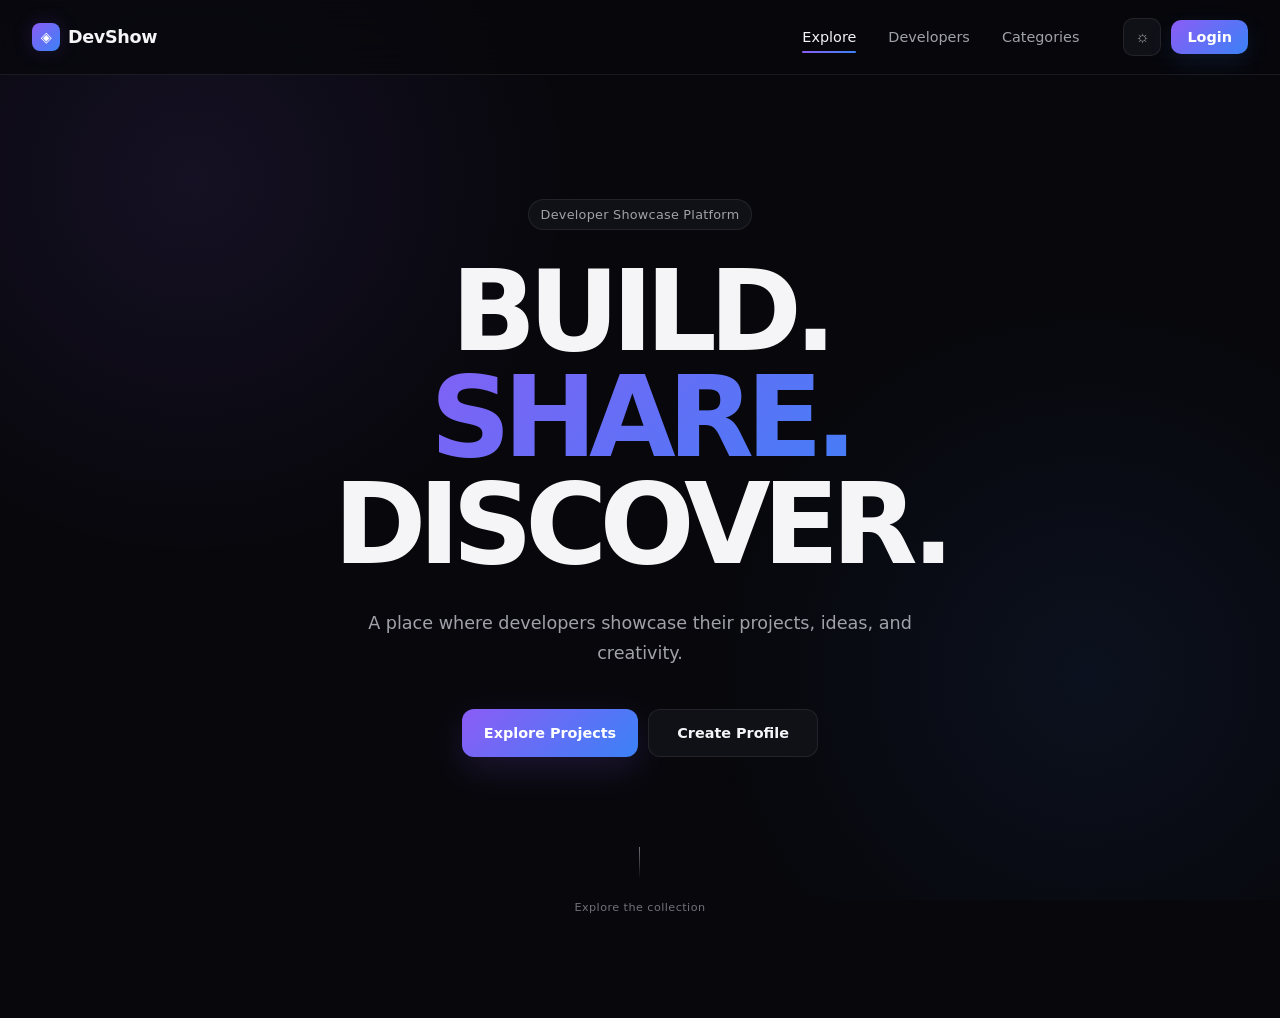
==== index.html @ 281d1bf3 "Hero Section / Homepage" ====
<!DOCTYPE html>
<html lang="en">
<head>
    <meta charset="UTF-8">

    <!-- Penting untuk responsive/mobile -->
    <meta name="viewport" content="width=device-width, initial-scale=1.0">

    <title>DevShow</title>

    <!-- CSS utama -->
    <link rel="stylesheet" href="css/style.css">
</head>

<body>

    <!-- =========================
         NAVBAR
         ========================= -->

    <header class="navbar">

        <div class="navbar-container">

            <!-- Logo -->
            <a href="#" class="brand">
                <span class="brand-symbol">◈</span>
                <span class="brand-name">DevShow</span>
            </a>


            <!-- Desktop Navigation -->
            <nav class="nav-links">

                <a href="#" class="nav-link active">
                    Explore
                </a>

                <a href="#" class="nav-link">
                    Developers
                </a>

                <a href="#" class="nav-link">
                    Categories
                </a>

            </nav>


            <!-- Right Side -->
            <div class="nav-actions">

                <button class="theme-toggle" type="button" aria-label="Toggle theme">
                    ☼
                </button>

                <a href="#" class="login-button">
                    Login
                </a>

                <button class="menu-toggle" type="button" aria-label="Open menu">
                    <span></span>
                    <span></span>
                </button>

            </div>

        </div>

    </header>


    <!-- =========================
         DEMO CONTENT
         ========================= -->

    <main>

        <!-- =========================
            HERO SECTION
            ========================= -->

        <section class="hero">

            <div class="hero-content">

                <span class="hero-label">
                    Developer Showcase Platform
                </span>

                <h1>
                    BUILD.
                    <span>SHARE.</span>
                    DISCOVER.
                </h1>

                <p class="hero-description">
                    A place where developers showcase their
                    projects, ideas, and creativity.
                </p>

                <div class="hero-actions">

                    <a href="#" class="hero-button primary">
                        Explore Projects
                    </a>

                    <a href="#" class="hero-button secondary">
                        Create Profile
                    </a>

                </div>

            </div>

            <div class="hero-scroll">
                <span></span>
                <p>Explore the collection</p>
            </div>

        </section>

    </main>


    <script src="js/script.js"></script>

</body>
</html>
---- css/style.css ----
/* =========================================
   DEVSHOW — DESIGN SYSTEM
   ========================================= */


/* ---------- CSS VARIABLES ---------- */

:root {

    /* Background */
    --color-bg: #08080c;
    --color-surface: #101017;
    --color-card: #15151d;

    /* Text */
    --color-text-primary: #f5f5f7;
    --color-text-secondary: #a1a1aa;
    --color-text-muted: #71717a;

    /* Accent */
    --color-purple: #8b5cf6;
    --color-blue: #3b82f6;

    /* Gradient */
    --gradient-primary:
        linear-gradient(
            135deg,
            var(--color-purple),
            var(--color-blue)
        );

    /* Border */
    --color-border: rgba(255, 255, 255, 0.08);

    /* Radius */
    --radius-sm: 8px;
    --radius-md: 12px;
    --radius-lg: 20px;

    /* Transition */
    --transition-fast: 180ms ease;
    --transition-normal: 300ms ease;
}

[data-theme="light"] {

    --color-bg: #f7f7fa;
    --color-surface: #ffffff;
    --color-card: #ffffff;

    --color-text-primary: #111118;
    --color-text-secondary: #62626b;
    --color-text-muted: #8a8a93;

    --color-border: rgba(0, 0, 0, 0.08);
}


/* ---------- RESET ---------- */

* {
    margin: 0;
    padding: 0;
    box-sizing: border-box;
}


/* ---------- BASE ---------- */

html {
    scroll-behavior: smooth;
}


body {
    min-height: 100vh;

    background-color: var(--color-bg);
    color: var(--color-text-primary);

    font-family:
        Inter,
        system-ui,
        -apple-system,
        BlinkMacSystemFont,
        "Segoe UI",
        sans-serif;

    -webkit-font-smoothing: antialiased;

    position: relative;
}

body::before {
    content: "";

    position: fixed;

    inset: 0;

    pointer-events: none;

    background:
        radial-gradient(
            circle at 15% 20%,
            rgba(139, 92, 246, 0.10),
            transparent 30%
        ),
        radial-gradient(
            circle at 85% 75%,
            rgba(59, 130, 246, 0.08),
            transparent 30%
        );

    z-index: -1;
}

[data-theme="light"] body::before {
    background:
        radial-gradient(
            circle at 15% 20%,
            rgba(139, 92, 246, 0.07),
            transparent 30%
        ),
        radial-gradient(
            circle at 85% 75%,
            rgba(59, 130, 246, 0.06),
            transparent 30%
        );
}

/* =========================================
   NAVBAR
   ========================================= */

.navbar {
    position: sticky;
    top: 0;

    width: 100%;

    z-index: 1000;

    background: rgba(8, 8, 12, 0.72);

    backdrop-filter: blur(18px);
    -webkit-backdrop-filter: blur(18px);

    border-bottom: 1px solid var(--color-border);
}

[data-theme="light"] .navbar {
    background: rgba(247, 247, 250, 0.78);
}

.navbar-container {
    width: 100%;

    max-width: 1280px;

    margin: 0 auto;

    padding: 16px 20px;

    display: flex;
    align-items: center;
    justify-content: space-between;
}

.brand {
    display: inline-flex;
    align-items: center;
    gap: 8px;

    color: var(--color-text-primary);

    text-decoration: none;

    font-size: 1.1rem;
    font-weight: 700;
    letter-spacing: -0.02em;
}

.brand-symbol {
    display: inline-flex;
    align-items: center;
    justify-content: center;

    width: 28px;
    height: 28px;

    border-radius: 8px;

    background: var(--gradient-primary);

    color: white;

    font-size: 0.9rem;

    box-shadow:
        0 0 20px rgba(139, 92, 246, 0.18);
}

.nav-links {
    display: none;
}

.nav-actions {
    display: flex;
    align-items: center;
    gap: 10px;
}

.theme-toggle {
    width: 38px;
    height: 38px;

    display: flex;
    align-items: center;
    justify-content: center;

    border: 1px solid var(--color-border);
    border-radius: 10px;

    background: var(--color-surface);
    color: var(--color-text-secondary);

    cursor: pointer;

    font-size: 1rem;

    transition:
        background var(--transition-fast),
        color var(--transition-fast),
        border-color var(--transition-fast),
        transform var(--transition-fast);
}

.theme-toggle:hover {
    color: var(--color-text-primary);

    border-color:
        rgba(139, 92, 246, 0.35);

    transform: translateY(-1px);
}

.login-button {
    display: none;

    padding: 9px 16px;

    border-radius: 10px;

    background: var(--gradient-primary);

    color: white;

    text-decoration: none;

    font-size: 0.9rem;
    font-weight: 600;

    box-shadow:
        0 8px 24px rgba(59, 130, 246, 0.12);

    transition:
        transform var(--transition-fast),
        box-shadow var(--transition-fast);
}

.login-button:hover {
    transform: translateY(-1px);

    box-shadow:
        0 10px 30px rgba(139, 92, 246, 0.20);
}

.menu-toggle {
    width: 38px;
    height: 38px;

    display: flex;

    flex-direction: column;

    align-items: center;
    justify-content: center;

    gap: 5px;

    border: 1px solid var(--color-border);
    border-radius: 10px;

    background: var(--color-surface);

    cursor: pointer;
}

.menu-toggle span {
    width: 16px;
    height: 1.5px;

    background: var(--color-text-primary);

    border-radius: 999px;

    transition:
        transform var(--transition-fast),
        opacity var(--transition-fast);
}


/* ---------- DEMO CONTENT ---------- */

main {
    min-height: 100vh;

    display: flex;
    flex-direction: column;
    justify-content: center;
    align-items: center;

    padding: 24px;

    text-align: center;
}


h1 {
    font-size: 2.5rem;
    font-weight: 700;
    letter-spacing: -0.04em;
}

@media (min-width: 768px) {

    h1 {
        font-size: 4rem;
    }

}


p {
    margin-top: 12px;

    color: var(--color-text-secondary);

    font-size: 1rem;
}

/* =========================================
   TABLET & DESKTOP
   ========================================= */

@media (min-width: 768px) {

    .navbar-container {
        padding: 18px 32px;
    }


    .nav-links {
        display: flex;
        align-items: center;
        gap: 8px;

        margin-left: auto;
        margin-right: 32px;
    }


    .nav-link {
        position: relative;

        padding: 8px 12px;

        color: var(--color-text-secondary);

        text-decoration: none;

        font-size: 0.9rem;
        font-weight: 500;

        transition:
            color var(--transition-fast);
    }


    .nav-link:hover {
        color: var(--color-text-primary);
    }


    .nav-link.active {
        color: var(--color-text-primary);
    }


    .nav-link.active::after {
        content: "";

        position: absolute;

        left: 12px;
        right: 12px;
        bottom: 0;

        height: 2px;

        border-radius: 999px;

        background: var(--gradient-primary);
    }


    .login-button {
        display: inline-flex;
        align-items: center;
        justify-content: center;
    }


    .menu-toggle {
        display: none;
    }

}

/* =========================
   HERO SECTION
   ========================= */

.hero {
    min-height: calc(100vh - 73px);

    display: flex;
    flex-direction: column;
    justify-content: center;
    align-items: center;

    padding: 80px 20px 60px;

    text-align: center;
}

.hero-content {
    width: 100%;
    max-width: 900px;
}

.hero-label {
    display: inline-flex;
    align-items: center;

    padding: 7px 12px;

    border: 1px solid var(--color-border);
    border-radius: 999px;

    background: var(--color-surface);

    color: var(--color-text-secondary);

    font-size: 0.75rem;
    font-weight: 500;

    letter-spacing: 0.02em;

    margin-bottom: 24px;
}

.hero h1 {
    font-size: clamp(3.2rem, 14vw, 7rem);

    line-height: 0.95;

    font-weight: 800;

    letter-spacing: -0.07em;

    margin-bottom: 28px;
}

.hero h1 span {
    display: block;

    background: var(--gradient-primary);

    -webkit-background-clip: text;
    background-clip: text;

    color: transparent;
}

.hero-description {
    max-width: 580px;

    margin: 0 auto 34px;

    color: var(--color-text-secondary);

    font-size: 1rem;

    line-height: 1.7;
}

.hero-actions {
    display: flex;

    flex-direction: column;

    align-items: stretch;

    gap: 10px;

    width: 100%;
    max-width: 340px;

    margin: 0 auto;
}

.hero-button {
    display: flex;

    align-items: center;
    justify-content: center;

    min-height: 48px;

    padding: 0 22px;

    border-radius: 12px;

    text-decoration: none;

    font-size: 0.9rem;
    font-weight: 600;

    transition:
        transform var(--transition-fast),
        box-shadow var(--transition-fast),
        border-color var(--transition-fast);
}

/* Primary button */

.hero-button.primary {
    background: var(--gradient-primary);

    color: #ffffff;

    box-shadow:
        0 12px 35px rgba(139, 92, 246, 0.16);
}

.hero-button.primary:hover {
    transform: translateY(-2px);

    box-shadow:
        0 16px 40px rgba(139, 92, 246, 0.24);
}

/* Secondary button */

.hero-button.secondary {
    border: 1px solid var(--color-border);

    background: var(--color-surface);

    color: var(--color-text-primary);
}

.hero-button.secondary:hover {
    transform: translateY(-2px);

    border-color:
        rgba(139, 92, 246, 0.35);
}

/* Scroll indicator */

.hero-scroll {
    display: flex;

    flex-direction: column;

    align-items: center;

    gap: 10px;

    margin-top: 70px;
}

.hero-scroll span {
    width: 1px;
    height: 32px;

    background:
        linear-gradient(
            to bottom,
            var(--color-text-muted),
            transparent
        );
}

.hero-scroll p {
    color: var(--color-text-muted);

    font-size: 0.7rem;

    letter-spacing: 0.04em;
}


/* =========================
   HERO — TABLET / DESKTOP
   ========================= */

@media (min-width: 768px) {

    .hero {
        min-height: calc(100vh - 73px);

        padding:
            100px 32px
            80px;
    }

    .hero-label {
        margin-bottom: 28px;

        font-size: 0.8rem;
    }

    .hero h1 {
        margin-bottom: 32px;
    }

    .hero-description {
        font-size: 1.1rem;

        margin-bottom: 40px;
    }

    .hero-actions {
        flex-direction: row;

        justify-content: center;

        max-width: none;
    }

    .hero-button {
        min-width: 170px;
    }

    .hero-scroll {
        margin-top: 90px;
    }
}
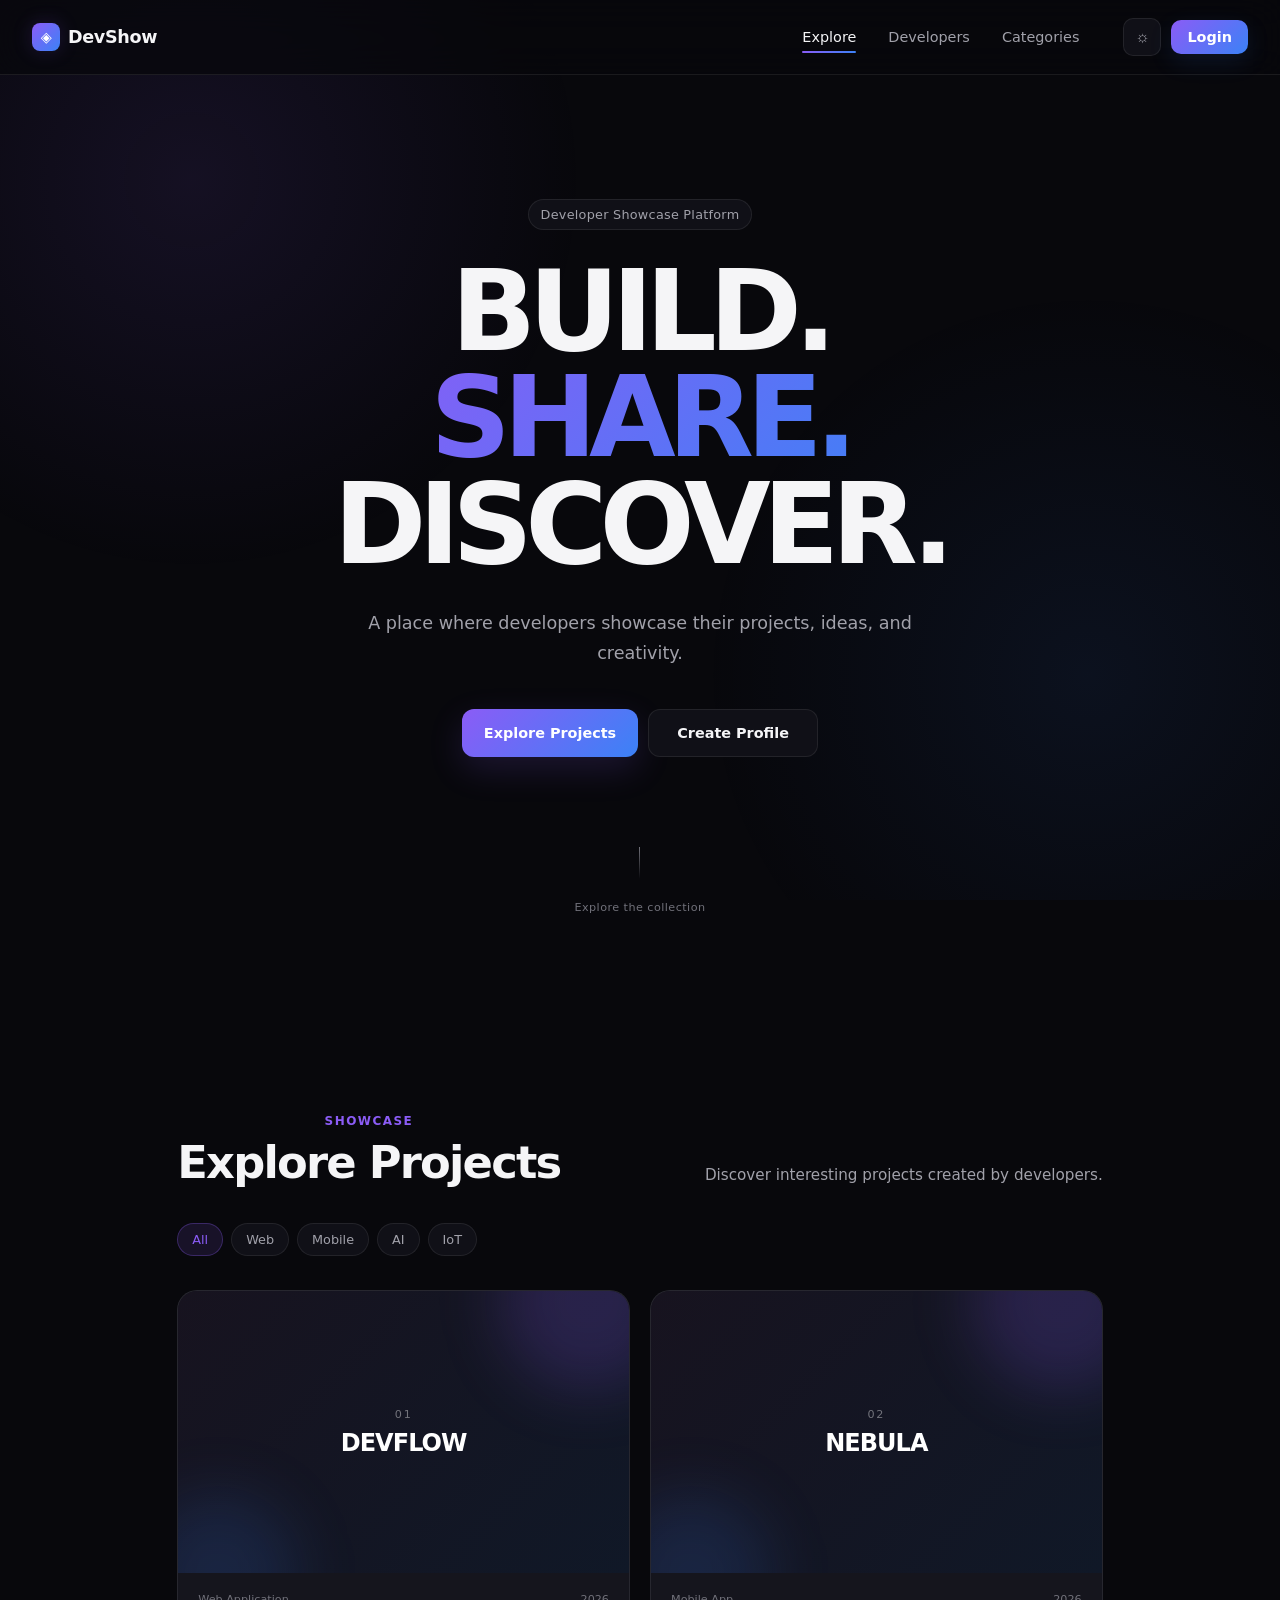
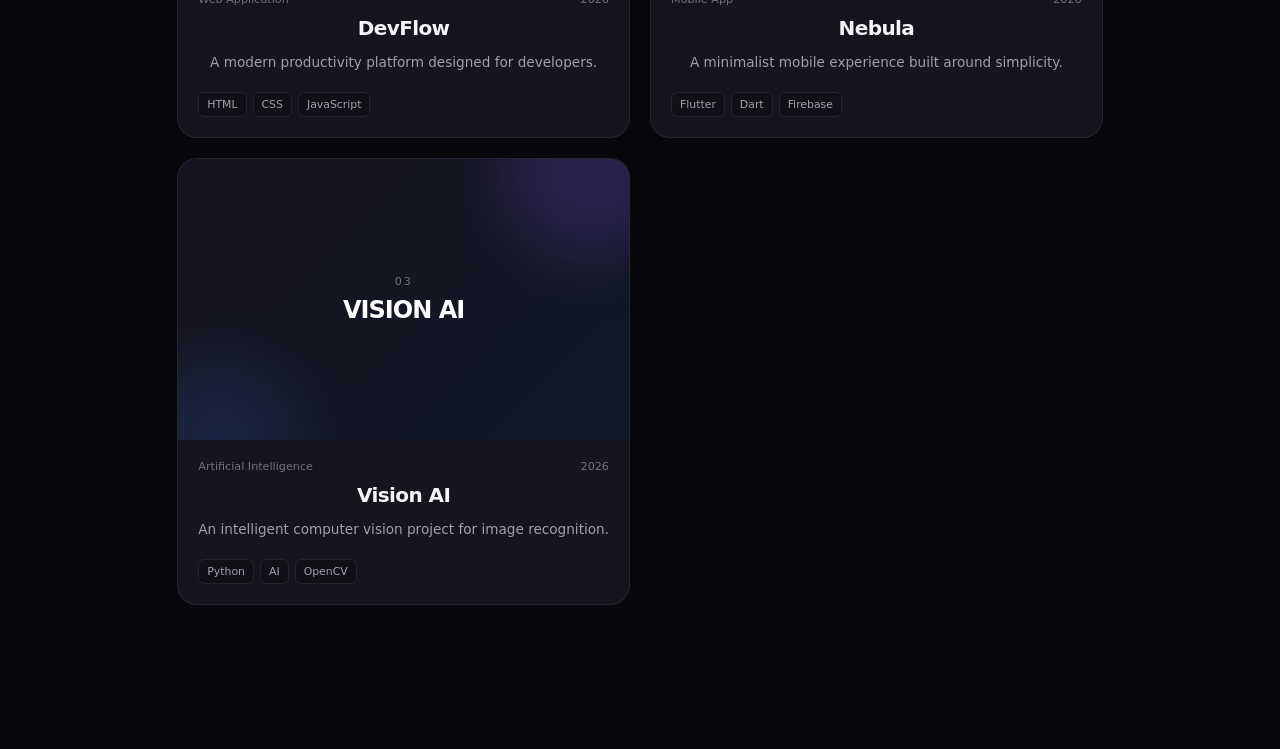
==== commit c3c944e8: "Explore Projects / Project Gallery." ====
--- a/index.html
+++ b/index.html
@@ -76,51 +76,245 @@
 
     <main>
 
-        <!-- =========================
-            HERO SECTION
-            ========================= -->
-
-        <section class="hero">
-
-            <div class="hero-content">
-
-                <span class="hero-label">
-                    Developer Showcase Platform
-                </span>
-
-                <h1>
-                    BUILD.
-                    <span>SHARE.</span>
-                    DISCOVER.
-                </h1>
-
-                <p class="hero-description">
-                    A place where developers showcase their
-                    projects, ideas, and creativity.
+    <!-- =========================
+         HERO SECTION
+         ========================= -->
+
+    <section class="hero">
+
+        <div class="hero-content">
+
+            <span class="hero-label">
+                Developer Showcase Platform
+            </span>
+
+            <h1>
+                BUILD.
+                <span>SHARE.</span>
+                DISCOVER.
+            </h1>
+
+            <p class="hero-description">
+                A place where developers showcase their
+                projects, ideas, and creativity.
+            </p>
+
+            <div class="hero-actions">
+
+                <a href="#" class="hero-button primary">
+                    Explore Projects
+                </a>
+
+                <a href="#" class="hero-button secondary">
+                    Create Profile
+                </a>
+
+            </div>
+
+        </div>
+
+        <div class="hero-scroll">
+            <span></span>
+            <p>Explore the collection</p>
+        </div>
+
+    </section>
+
+    <!-- =========================
+     EXPLORE PROJECTS
+     ========================= -->
+
+    <section class="projects-section">
+
+        <div class="projects-container">
+
+            <!-- Section Header -->
+
+            <div class="section-header">
+
+                <div>
+                    <span class="section-label">
+                        Showcase
+                    </span>
+
+                    <h2>
+                        Explore Projects
+                    </h2>
+                </div>
+
+                <p>
+                    Discover interesting projects
+                    created by developers.
                 </p>
 
-                <div class="hero-actions">
-
-                    <a href="#" class="hero-button primary">
-                        Explore Projects
-                    </a>
-
-                    <a href="#" class="hero-button secondary">
-                        Create Profile
-                    </a>
-
-                </div>
-
-            </div>
-
-            <div class="hero-scroll">
-                <span></span>
-                <p>Explore the collection</p>
-            </div>
-
-        </section>
-
-    </main>
+            </div>
+
+
+            <!-- Category Filter -->
+
+            <div class="project-filters">
+
+                <button class="filter-button active">
+                    All
+                </button>
+
+                <button class="filter-button">
+                    Web
+                </button>
+
+                <button class="filter-button">
+                    Mobile
+                </button>
+
+                <button class="filter-button">
+                    AI
+                </button>
+
+                <button class="filter-button">
+                    IoT
+                </button>
+
+            </div>
+
+
+            <!-- Project Grid -->
+
+            <div class="projects-grid">
+
+
+                <!-- Project 1 -->
+
+                <article class="project-card">
+
+                    <div class="project-image">
+
+                        <div class="project-image-content">
+                            <span>01</span>
+                            <strong>DEVFLOW</strong>
+                        </div>
+
+                    </div>
+
+                    <div class="project-content">
+
+                        <div class="project-meta">
+                            <span>Web Application</span>
+                            <span>2026</span>
+                        </div>
+
+                        <h3>
+                            DevFlow
+                        </h3>
+
+                        <p>
+                            A modern productivity platform
+                            designed for developers.
+                        </p>
+
+                        <div class="project-tech">
+
+                            <span>HTML</span>
+                            <span>CSS</span>
+                            <span>JavaScript</span>
+
+                        </div>
+
+                    </div>
+
+                </article>
+
+
+                <!-- Project 2 -->
+
+                <article class="project-card">
+
+                    <div class="project-image">
+
+                        <div class="project-image-content">
+                            <span>02</span>
+                            <strong>NEBULA</strong>
+                        </div>
+
+                    </div>
+
+                    <div class="project-content">
+
+                        <div class="project-meta">
+                            <span>Mobile App</span>
+                            <span>2026</span>
+                        </div>
+
+                        <h3>
+                            Nebula
+                        </h3>
+
+                        <p>
+                            A minimalist mobile experience
+                            built around simplicity.
+                        </p>
+
+                        <div class="project-tech">
+
+                            <span>Flutter</span>
+                            <span>Dart</span>
+                            <span>Firebase</span>
+
+                        </div>
+
+                    </div>
+
+                </article>
+
+
+                <!-- Project 3 -->
+
+                <article class="project-card">
+
+                    <div class="project-image">
+
+                        <div class="project-image-content">
+                            <span>03</span>
+                            <strong>VISION AI</strong>
+                        </div>
+
+                    </div>
+
+                    <div class="project-content">
+
+                        <div class="project-meta">
+                            <span>Artificial Intelligence</span>
+                            <span>2026</span>
+                        </div>
+
+                        <h3>
+                            Vision AI
+                        </h3>
+
+                        <p>
+                            An intelligent computer vision
+                            project for image recognition.
+                        </p>
+
+                        <div class="project-tech">
+
+                            <span>Python</span>
+                            <span>AI</span>
+                            <span>OpenCV</span>
+
+                        </div>
+
+                    </div>
+
+                </article>
+
+
+            </div>
+
+        </div>
+
+    </section>
+
+</main>
 
 
     <script src="js/script.js"></script>
--- a/css/style.css
+++ b/css/style.css
@@ -659,4 +659,363 @@
     .hero-scroll {
         margin-top: 90px;
     }
+}
+
+/* =========================
+   PROJECTS SECTION
+   ========================= */
+
+.projects-section {
+    padding: 80px 20px;
+}
+
+.projects-container {
+    width: 100%;
+    max-width: 1280px;
+    margin: 0 auto;
+}
+
+
+/* =========================
+   SECTION HEADER
+   ========================= */
+
+.section-header {
+    display: flex;
+    flex-direction: column;
+    gap: 18px;
+
+    margin-bottom: 32px;
+}
+
+.section-label {
+    display: block;
+
+    margin-bottom: 10px;
+
+    color: var(--color-purple);
+
+    font-size: 0.75rem;
+    font-weight: 600;
+
+    text-transform: uppercase;
+
+    letter-spacing: 0.12em;
+}
+
+.section-header h2 {
+    font-size: 2rem;
+
+    line-height: 1.1;
+
+    letter-spacing: -0.04em;
+}
+
+.section-header p {
+    max-width: 420px;
+
+    color: var(--color-text-secondary);
+
+    font-size: 0.95rem;
+
+    line-height: 1.6;
+}
+
+
+/* =========================
+   FILTER
+   ========================= */
+
+.project-filters {
+    display: flex;
+
+    gap: 8px;
+
+    overflow-x: auto;
+
+    padding-bottom: 6px;
+
+    margin-bottom: 28px;
+
+    scrollbar-width: none;
+}
+
+.project-filters::-webkit-scrollbar {
+    display: none;
+}
+
+.filter-button {
+    flex-shrink: 0;
+
+    padding: 8px 14px;
+
+    border: 1px solid var(--color-border);
+
+    border-radius: 999px;
+
+    background: var(--color-surface);
+
+    color: var(--color-text-secondary);
+
+    font-family: inherit;
+
+    font-size: 0.8rem;
+    font-weight: 500;
+
+    cursor: pointer;
+
+    transition:
+        background var(--transition-fast),
+        color var(--transition-fast),
+        border-color var(--transition-fast);
+}
+
+.filter-button:hover {
+    color: var(--color-text-primary);
+
+    border-color:
+        rgba(139, 92, 246, 0.35);
+}
+
+.filter-button.active {
+    background:
+        rgba(139, 92, 246, 0.12);
+
+    color: var(--color-purple);
+
+    border-color:
+        rgba(139, 92, 246, 0.30);
+}
+
+
+/* =========================
+   PROJECT GRID
+   ========================= */
+
+.projects-grid {
+    display: grid;
+
+    grid-template-columns: 1fr;
+
+    gap: 18px;
+}
+
+
+/* =========================
+   PROJECT CARD
+   ========================= */
+
+.project-card {
+    overflow: hidden;
+
+    border: 1px solid var(--color-border);
+
+    border-radius: var(--radius-lg);
+
+    background: var(--color-card);
+
+    transition:
+        transform var(--transition-normal),
+        border-color var(--transition-normal),
+        box-shadow var(--transition-normal);
+}
+
+.project-card:hover {
+    transform: translateY(-4px);
+
+    border-color:
+        rgba(139, 92, 246, 0.25);
+
+    box-shadow:
+        0 20px 50px rgba(0, 0, 0, 0.18);
+}
+
+
+/* =========================
+   PROJECT IMAGE
+   ========================= */
+
+.project-image {
+    position: relative;
+
+    aspect-ratio: 16 / 10;
+
+    overflow: hidden;
+
+    background:
+        linear-gradient(
+            135deg,
+            #17131f,
+            #101827
+        );
+}
+
+.project-image::before {
+    content: "";
+
+    position: absolute;
+
+    width: 180px;
+    height: 180px;
+
+    top: -80px;
+    right: -50px;
+
+    border-radius: 50%;
+
+    background:
+        rgba(139, 92, 246, 0.18);
+
+    filter: blur(30px);
+}
+
+.project-image::after {
+    content: "";
+
+    position: absolute;
+
+    width: 160px;
+    height: 160px;
+
+    bottom: -80px;
+    left: -40px;
+
+    border-radius: 50%;
+
+    background:
+        rgba(59, 130, 246, 0.14);
+
+    filter: blur(30px);
+}
+
+.project-image-content {
+    position: absolute;
+
+    inset: 0;
+
+    z-index: 1;
+
+    display: flex;
+
+    flex-direction: column;
+
+    justify-content: center;
+
+    align-items: center;
+
+    gap: 8px;
+}
+
+.project-image-content span {
+    color: rgba(255, 255, 255, 0.4);
+
+    font-size: 0.7rem;
+
+    letter-spacing: 0.15em;
+}
+
+.project-image-content strong {
+    color: white;
+
+    font-size: 1.5rem;
+
+    letter-spacing: -0.04em;
+}
+
+
+/* =========================
+   PROJECT CONTENT
+   ========================= */
+
+.project-content {
+    padding: 20px;
+}
+
+.project-meta {
+    display: flex;
+
+    justify-content: space-between;
+
+    gap: 10px;
+
+    margin-bottom: 10px;
+
+    color: var(--color-text-muted);
+
+    font-size: 0.7rem;
+}
+
+.project-content h3 {
+    margin-bottom: 8px;
+
+    font-size: 1.25rem;
+
+    letter-spacing: -0.03em;
+}
+
+.project-content p {
+    margin-bottom: 18px;
+
+    color: var(--color-text-secondary);
+
+    font-size: 0.85rem;
+
+    line-height: 1.6;
+}
+
+
+/* =========================
+   TECHNOLOGY TAGS
+   ========================= */
+
+.project-tech {
+    display: flex;
+
+    flex-wrap: wrap;
+
+    gap: 6px;
+}
+
+.project-tech span {
+    padding: 5px 8px;
+
+    border: 1px solid var(--color-border);
+
+    border-radius: 6px;
+
+    background: var(--color-surface);
+
+    color: var(--color-text-secondary);
+
+    font-size: 0.68rem;
+}
+
+@media (min-width: 768px) {
+
+    .projects-section {
+        padding:
+            120px 32px;
+    }
+
+    .section-header {
+        flex-direction: row;
+
+        align-items: flex-end;
+
+        justify-content: space-between;
+
+        margin-bottom: 36px;
+    }
+
+    .section-header h2 {
+        font-size: 2.8rem;
+    }
+
+    .projects-grid {
+        grid-template-columns:
+            repeat(2, 1fr);
+
+        gap: 20px;
+    }
+
 }
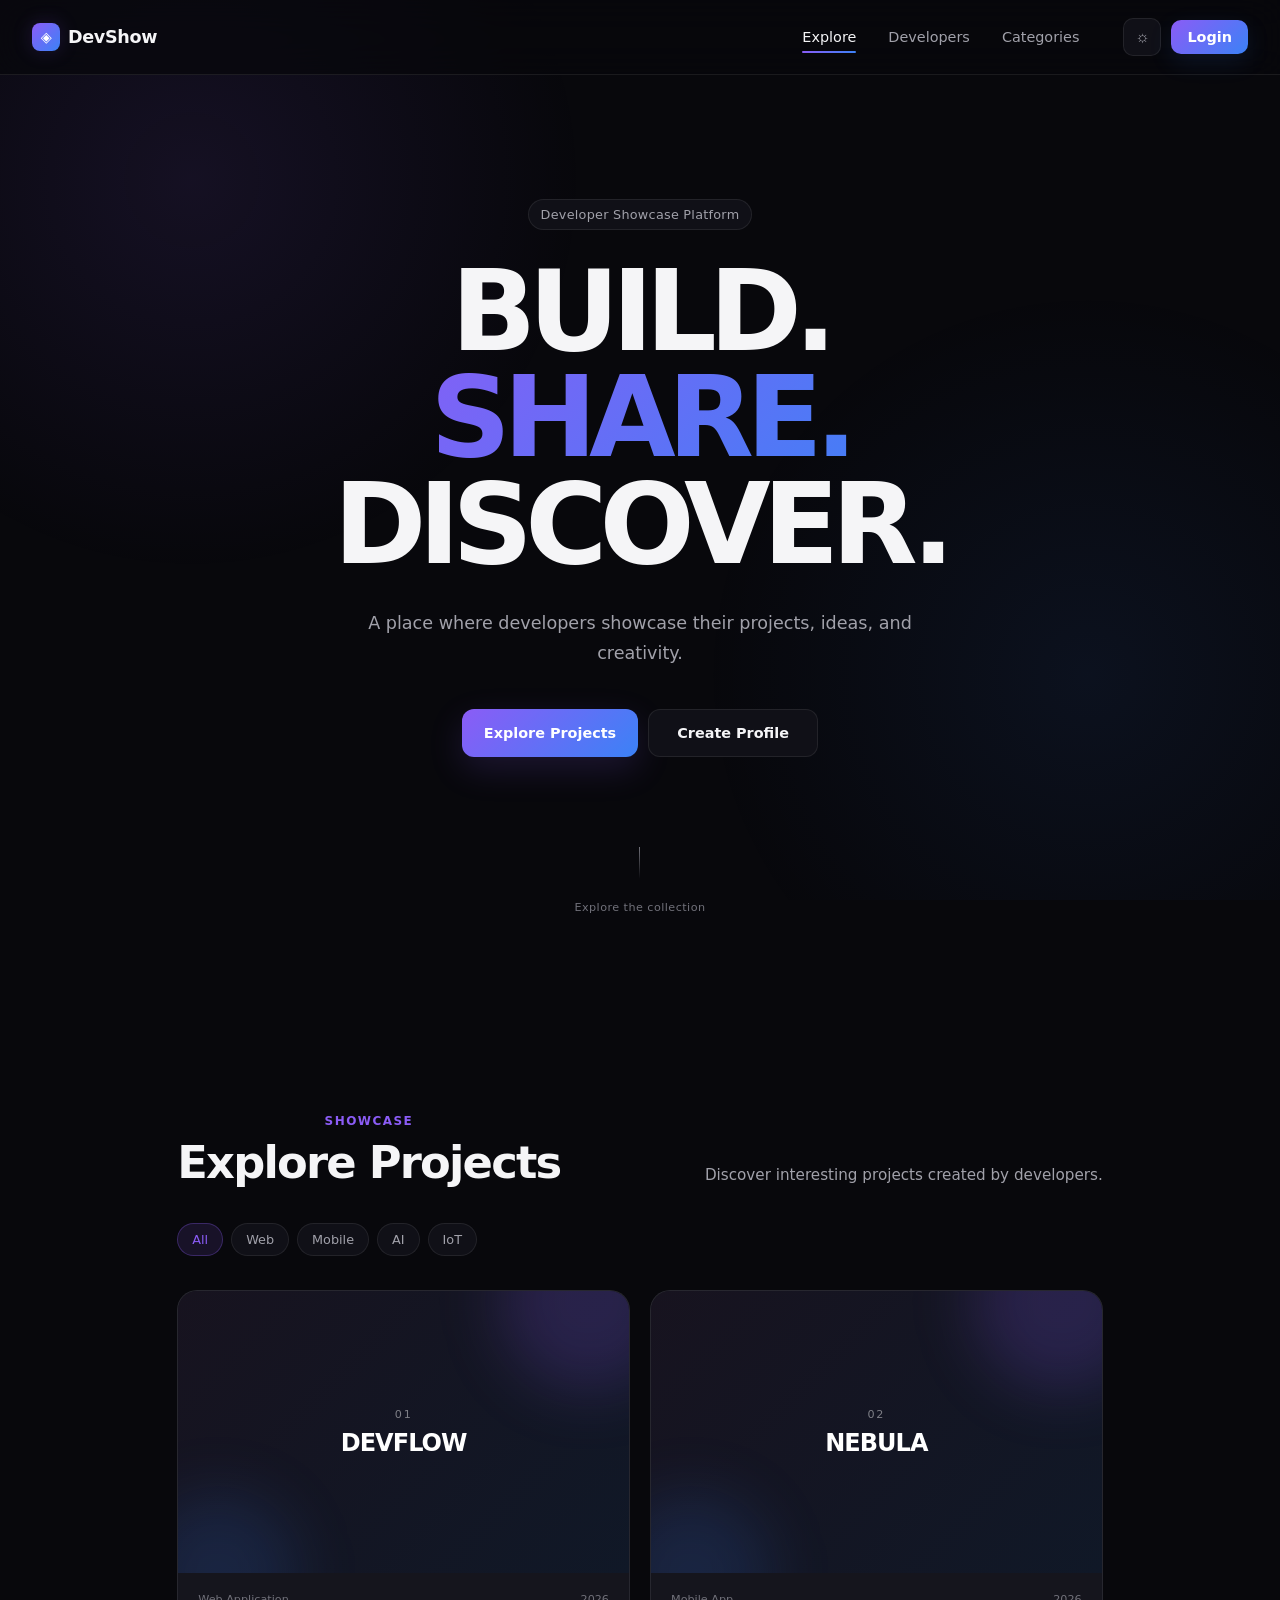
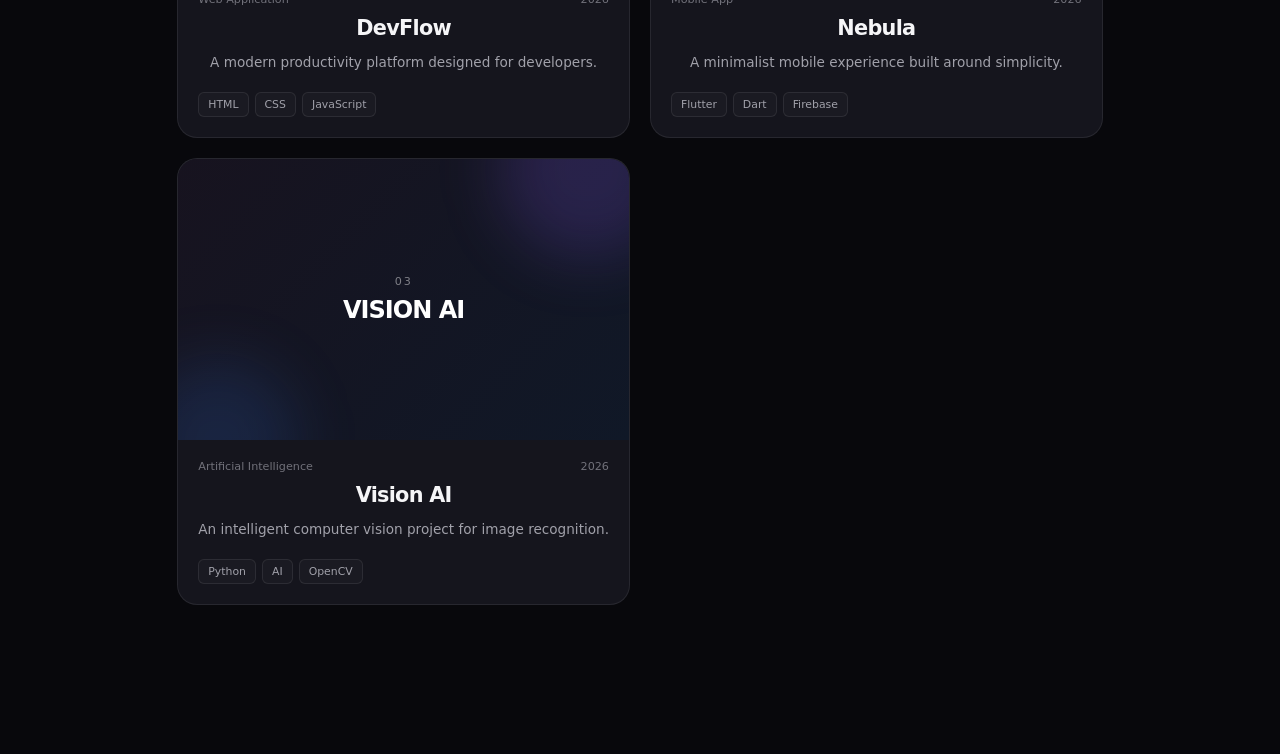
==== commit 19b19653: "Update visual Project Card dan layout gallery premium." ====
--- a/index.html
+++ b/index.html
@@ -195,6 +195,11 @@
 
                     </div>
 
+                    <div class="project-overlay">
+                        <span>View Project</span>
+                        <span>↗</span>
+                    </div>
+
                     <div class="project-content">
 
                         <div class="project-meta">
@@ -237,6 +242,11 @@
 
                     </div>
 
+                    <div class="project-overlay">
+                        <span>View Project</span>
+                        <span>↗</span>
+                    </div>
+
                     <div class="project-content">
 
                         <div class="project-meta">
@@ -279,6 +289,11 @@
 
                     </div>
 
+                    <div class="project-overlay">
+                        <span>View Project</span>
+                        <span>↗</span>
+                    </div>
+
                     <div class="project-content">
 
                         <div class="project-meta">
--- a/css/style.css
+++ b/css/style.css
@@ -818,16 +818,22 @@
         transform var(--transition-normal),
         border-color var(--transition-normal),
         box-shadow var(--transition-normal);
+
+    cursor: pointer;
 }
 
 .project-card:hover {
-    transform: translateY(-4px);
+    transform: translateY(-5px);
 
     border-color:
-        rgba(139, 92, 246, 0.25);
+        rgba(139, 92, 246, 0.28);
 
     box-shadow:
-        0 20px 50px rgba(0, 0, 0, 0.18);
+        0 24px 60px rgba(0, 0, 0, 0.20);
+}
+
+.project-card:hover .project-image {
+    transform: scale(1.015);
 }
 
 
@@ -848,6 +854,9 @@
             #17131f,
             #101827
         );
+
+    transition:
+        transform var(--transition-normal);
 }
 
 .project-image::before {
@@ -907,11 +916,23 @@
 }
 
 .project-image-content span {
-    color: rgba(255, 255, 255, 0.4);
+    color:
+        rgba(255, 255, 255, 0.45);
 
     font-size: 0.7rem;
 
+    font-weight: 500;
+
     letter-spacing: 0.15em;
+
+    transition:
+        color var(--transition-normal);
+}
+
+.project-card:hover
+.project-image-content span {
+    color:
+        rgba(255, 255, 255, 0.75);
 }
 
 .project-image-content strong {
@@ -948,9 +969,11 @@
 .project-content h3 {
     margin-bottom: 8px;
 
-    font-size: 1.25rem;
-
-    letter-spacing: -0.03em;
+    font-size: 1.3rem;
+
+    font-weight: 650;
+
+    letter-spacing: -0.035em;
 }
 
 .project-content p {
@@ -977,17 +1000,28 @@
 }
 
 .project-tech span {
-    padding: 5px 8px;
+    padding: 5px 9px;
 
     border: 1px solid var(--color-border);
 
     border-radius: 6px;
 
-    background: var(--color-surface);
+    background:
+        rgba(255, 255, 255, 0.025);
 
     color: var(--color-text-secondary);
 
     font-size: 0.68rem;
+
+    transition:
+        border-color var(--transition-fast),
+        color var(--transition-fast),
+        background var(--transition-fast);
+}
+
+.project-card:hover .project-tech span {
+    border-color:
+        rgba(139, 92, 246, 0.18);
 }
 
 @media (min-width: 768px) {
@@ -1013,9 +1047,90 @@
 
     .projects-grid {
         grid-template-columns:
-            repeat(2, 1fr);
+            repeat(2, minmax(0, 1fr));
 
         gap: 20px;
     }
 
+}
+
+.project-overlay {
+    position: absolute;
+
+    inset: 0;
+
+    z-index: 3;
+
+    display: flex;
+
+    align-items: flex-end;
+
+    justify-content: space-between;
+
+    padding: 18px;
+
+    background:
+        linear-gradient(
+            to top,
+            rgba(0, 0, 0, 0.65),
+            transparent 55%
+        );
+
+    color: white;
+
+    font-size: 0.75rem;
+    font-weight: 600;
+
+    opacity: 0;
+
+    transform: translateY(5px);
+
+    transition:
+        opacity var(--transition-normal),
+        transform var(--transition-normal);
+}
+
+.project-card:hover .project-overlay {
+    opacity: 1;
+
+    transform: translateY(0);
+}
+
+.project-overlay span:last-child {
+    width: 30px;
+    height: 30px;
+
+    display: flex;
+
+    align-items: center;
+    justify-content: center;
+
+    border: 1px solid
+        rgba(255, 255, 255, 0.2);
+
+    border-radius: 8px;
+
+    background:
+        rgba(255, 255, 255, 0.08);
+
+    backdrop-filter: blur(8px);
+
+    font-size: 0.9rem;
+}
+
+@media (max-width: 767px) {
+
+    .project-overlay {
+        opacity: 1;
+
+        transform: translateY(0);
+
+        background:
+            linear-gradient(
+                to top,
+                rgba(0, 0, 0, 0.45),
+                transparent 45%
+            );
+    }
+
 }
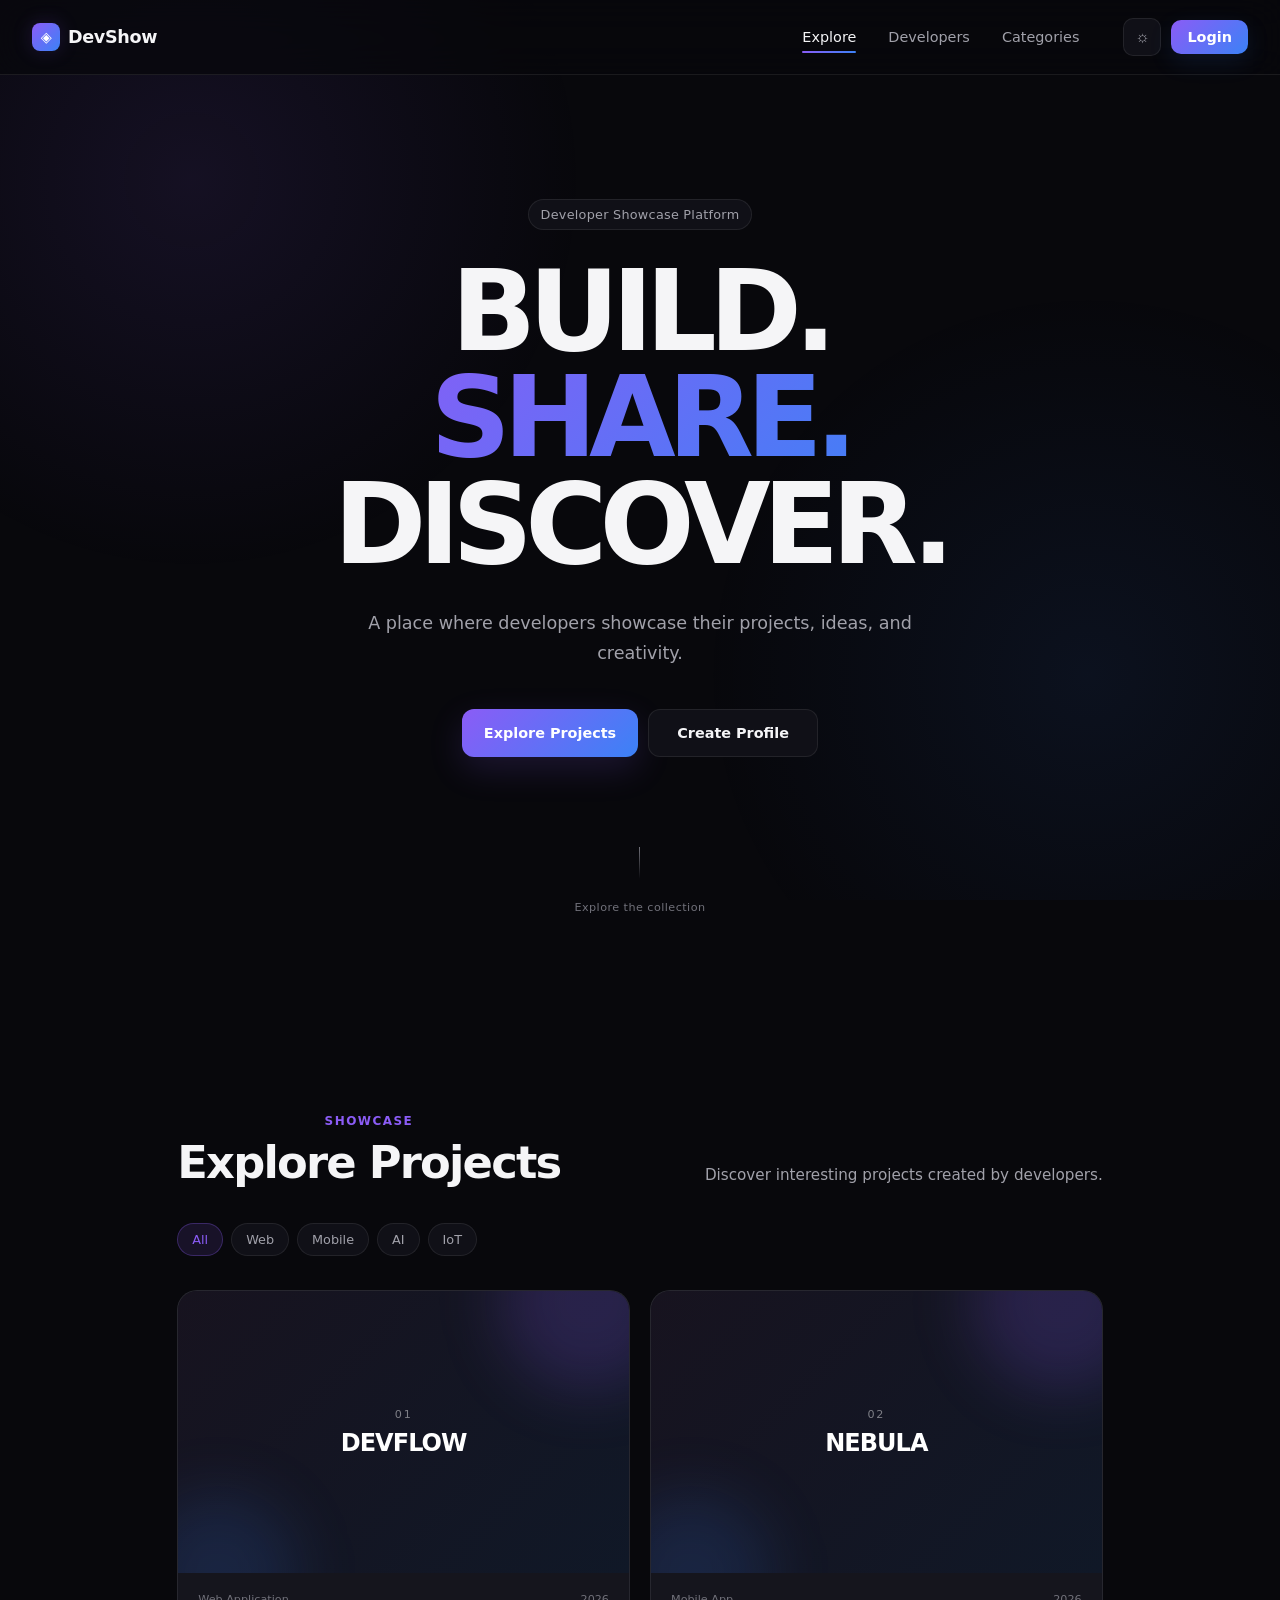
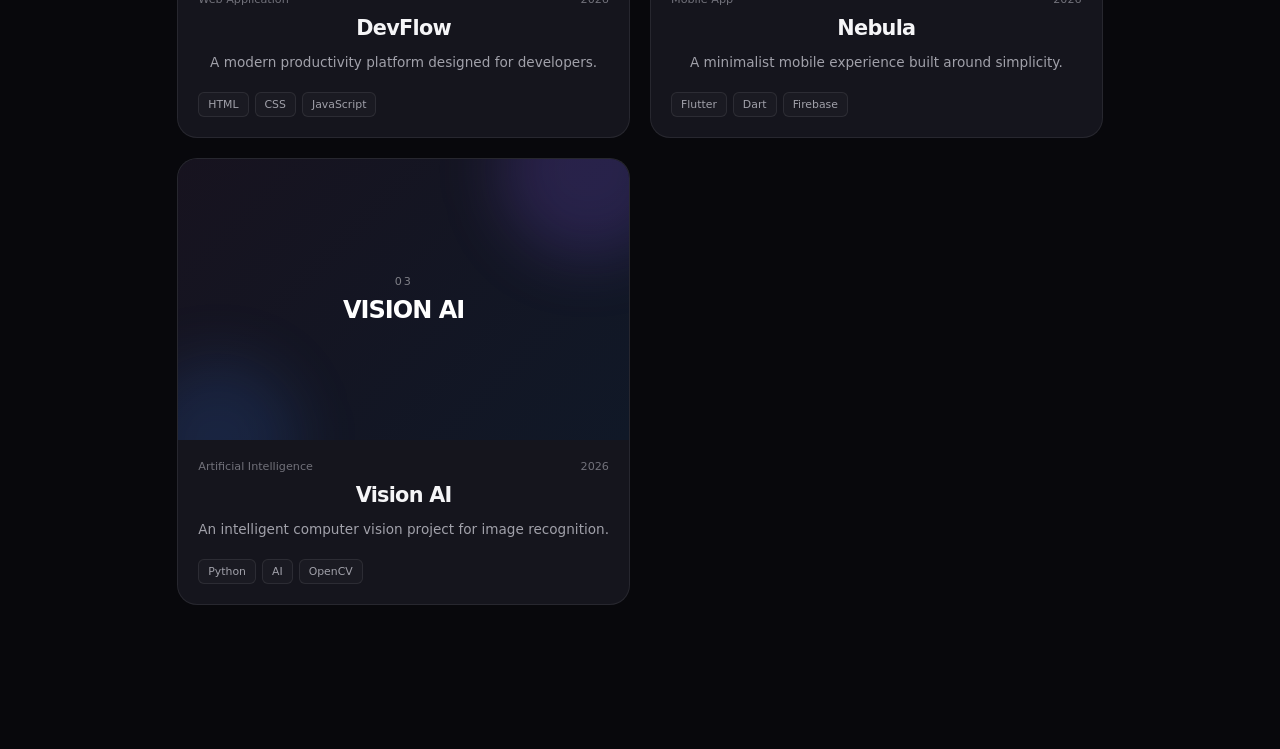
==== commit 5f137592: "Project Detail Page" ====
--- a/index.html
+++ b/index.html
@@ -184,7 +184,10 @@
 
                 <!-- Project 1 -->
 
-                <article class="project-card">
+                <article
+                    class="project-card"
+                    onclick="window.location.href='project.html'"
+                >
 
                     <div class="project-image">
 
@@ -231,7 +234,10 @@
 
                 <!-- Project 2 -->
 
-                <article class="project-card">
+                <article
+                    class="project-card"
+                    onclick="window.location.href='project.html'"
+                >
 
                     <div class="project-image">
 
@@ -278,7 +284,10 @@
 
                 <!-- Project 3 -->
 
-                <article class="project-card">
+                <article
+                    class="project-card"
+                    onclick="window.location.href='project.html'"
+                >
 
                     <div class="project-image">
 
--- a/css/style.css
+++ b/css/style.css
@@ -55,7 +55,6 @@
     --color-border: rgba(0, 0, 0, 0.08);
 }
 
-
 /* ---------- RESET ---------- */
 
 * {
@@ -63,7 +62,6 @@
     padding: 0;
     box-sizing: border-box;
 }
-
 
 /* ---------- BASE ---------- */
 
@@ -310,7 +308,6 @@
         opacity var(--transition-fast);
 }
 
-
 /* ---------- DEMO CONTENT ---------- */
 
 main {
@@ -325,7 +322,6 @@
 
     text-align: center;
 }
-
 
 h1 {
     font-size: 2.5rem;
@@ -613,7 +609,6 @@
     letter-spacing: 0.04em;
 }
 
-
 /* =========================
    HERO — TABLET / DESKTOP
    ========================= */
@@ -721,7 +716,6 @@
     line-height: 1.6;
 }
 
-
 /* =========================
    FILTER
    ========================= */
@@ -800,12 +794,13 @@
     gap: 18px;
 }
 
-
 /* =========================
    PROJECT CARD
    ========================= */
 
 .project-card {
+    position: relative;
+
     overflow: hidden;
 
     border: 1px solid var(--color-border);
@@ -835,7 +830,6 @@
 .project-card:hover .project-image {
     transform: scale(1.015);
 }
-
 
 /* =========================
    PROJECT IMAGE
@@ -943,7 +937,6 @@
     letter-spacing: -0.04em;
 }
 
-
 /* =========================
    PROJECT CONTENT
    ========================= */
@@ -985,7 +978,6 @@
 
     line-height: 1.6;
 }
-
 
 /* =========================
    TECHNOLOGY TAGS
@@ -1060,6 +1052,8 @@
     inset: 0;
 
     z-index: 3;
+
+    pointer-events: none;      /* ← overlay jangan pernah menangkap klik */
 
     display: flex;
 
@@ -1133,4 +1127,399 @@
             );
     }
 
+}
+
+/* =========================
+   PROJECT DETAIL
+   ========================= */
+
+.project-detail {
+    padding: 40px 20px 100px;
+}
+
+.project-detail-container {
+    width: 100%;
+    max-width: 1100px;
+    margin: 0 auto;
+}
+
+/* =========================
+   BACK BUTTON
+   ========================= */
+
+.project-back {
+    display: inline-flex;
+
+    align-items: center;
+
+    margin-bottom: 24px;
+
+    color: var(--color-text-secondary);
+
+    text-decoration: none;
+
+    font-size: 0.8rem;
+
+    transition:
+        color var(--transition-fast);
+}
+
+.project-back:hover {
+    color: var(--color-text-primary);
+}
+
+/* =========================
+   PROJECT PREVIEW
+   ========================= */
+
+.project-detail-preview {
+    position: relative;
+
+    width: 100%;
+
+    aspect-ratio: 16 / 10;
+
+    overflow: hidden;
+
+    border:
+        1px solid var(--color-border);
+
+    border-radius: var(--radius-lg);
+
+    background:
+        linear-gradient(
+            135deg,
+            #17131f,
+            #101827
+        );
+
+    margin-bottom: 32px;
+}
+
+/* Purple glow */
+
+.project-detail-preview::before {
+    content: "";
+
+    position: absolute;
+
+    width: 350px;
+    height: 350px;
+
+    top: -150px;
+    right: -100px;
+
+    border-radius: 50%;
+
+    background:
+        rgba(139, 92, 246, 0.20);
+
+    filter: blur(50px);
+}
+
+/* Blue glow */
+
+.project-detail-preview::after {
+    content: "";
+
+    position: absolute;
+
+    width: 300px;
+    height: 300px;
+
+    bottom: -150px;
+    left: -100px;
+
+    border-radius: 50%;
+
+    background:
+        rgba(59, 130, 246, 0.16);
+
+    filter: blur(50px);
+}
+
+/* Preview content */
+
+.detail-preview-content {
+    position: absolute;
+
+    inset: 0;
+
+    z-index: 2;
+
+    display: flex;
+
+    flex-direction: column;
+
+    align-items: center;
+
+    justify-content: center;
+
+    gap: 8px;
+
+    text-align: center;
+}
+
+.detail-preview-content span {
+    color:
+        rgba(255, 255, 255, 0.45);
+
+    font-size: 0.7rem;
+
+    letter-spacing: 0.18em;
+}
+
+.detail-preview-content strong {
+    color: white;
+
+    font-size: clamp(
+        2rem,
+        10vw,
+        5rem
+    );
+
+    font-weight: 800;
+
+    letter-spacing: -0.06em;
+}
+
+.detail-preview-content small {
+    color:
+        rgba(255, 255, 255, 0.55);
+
+    font-size: 0.75rem;
+}
+
+/* =========================
+   PROJECT INFO
+   ========================= */
+
+.project-detail-info {
+    max-width: 780px;
+}
+
+.project-detail-meta {
+    display: flex;
+
+    justify-content: space-between;
+
+    margin-bottom: 12px;
+
+    color: var(--color-text-muted);
+
+    font-size: 0.7rem;
+
+    letter-spacing: 0.08em;
+}
+
+.project-detail-info h1 {
+    margin-bottom: 18px;
+
+    font-size: 2.5rem;
+
+    line-height: 1;
+
+    letter-spacing: -0.055em;
+}
+
+.project-detail-description {
+    margin-bottom: 22px;
+
+    color: var(--color-text-secondary);
+
+    font-size: 0.95rem;
+
+    line-height: 1.75;
+}
+
+/* =========================
+   DETAIL TECHNOLOGIES
+   ========================= */
+
+.project-detail-tech {
+    display: flex;
+
+    flex-wrap: wrap;
+
+    gap: 7px;
+
+    margin-bottom: 36px;
+}
+
+.project-detail-tech span {
+    padding: 7px 10px;
+
+    border:
+        1px solid var(--color-border);
+
+    border-radius: 7px;
+
+    background: var(--color-surface);
+
+    color: var(--color-text-secondary);
+
+    font-size: 0.72rem;
+}
+
+/* =========================
+   DEVELOPER
+   ========================= */
+
+.project-developer {
+    padding-top: 24px;
+
+    border-top:
+        1px solid var(--color-border);
+
+    margin-bottom: 28px;
+}
+
+.developer-label {
+    display: block;
+
+    margin-bottom: 12px;
+
+    color: var(--color-text-muted);
+
+    font-size: 0.7rem;
+}
+
+.developer-info {
+    display: flex;
+
+    align-items: center;
+
+    gap: 12px;
+}
+
+.developer-avatar {
+    width: 42px;
+    height: 42px;
+
+    display: flex;
+
+    align-items: center;
+    justify-content: center;
+
+    border-radius: 50%;
+
+    background:
+        var(--gradient-primary);
+
+    color: white;
+
+    font-size: 0.75rem;
+
+    font-weight: 700;
+}
+
+.developer-info strong {
+    display: block;
+
+    margin-bottom: 3px;
+
+    font-size: 0.85rem;
+}
+
+.developer-info span {
+    display: block;
+
+    color: var(--color-text-muted);
+
+    font-size: 0.72rem;
+}
+
+/* =========================
+   DETAIL ACTIONS
+   ========================= */
+
+.project-detail-actions {
+    display: flex;
+
+    flex-direction: column;
+
+    gap: 10px;
+
+    max-width: 340px;
+}
+
+.detail-button {
+    display: flex;
+
+    align-items: center;
+    justify-content: center;
+
+    min-height: 46px;
+
+    padding: 0 20px;
+
+    border-radius: 10px;
+
+    text-decoration: none;
+
+    font-size: 0.85rem;
+
+    font-weight: 600;
+
+    transition:
+        transform var(--transition-fast),
+        border-color var(--transition-fast);
+}
+
+.detail-button:hover {
+    transform: translateY(-2px);
+}
+
+.detail-button.primary {
+    background:
+        var(--gradient-primary);
+
+    color: white;
+}
+
+.detail-button.secondary {
+    border:
+        1px solid var(--color-border);
+
+    background:
+        var(--color-surface);
+
+    color:
+        var(--color-text-primary);
+}
+
+.detail-button.secondary:hover {
+    border-color:
+        rgba(139, 92, 246, 0.3);
+}
+
+/* =========================
+   ABOUT PROJECT
+   ========================= */
+
+.project-about {
+    max-width: 780px;
+
+    padding-top: 70px;
+
+    margin-top: 70px;
+
+    border-top:
+        1px solid var(--color-border);
+}
+
+.project-about h2 {
+    margin-bottom: 18px;
+
+    font-size: 1.7rem;
+
+    letter-spacing: -0.04em;
+}
+
+.project-about p {
+    color: var(--color-text-secondary);
+
+    font-size: 0.9rem;
+
+    line-height: 1.8;
 }
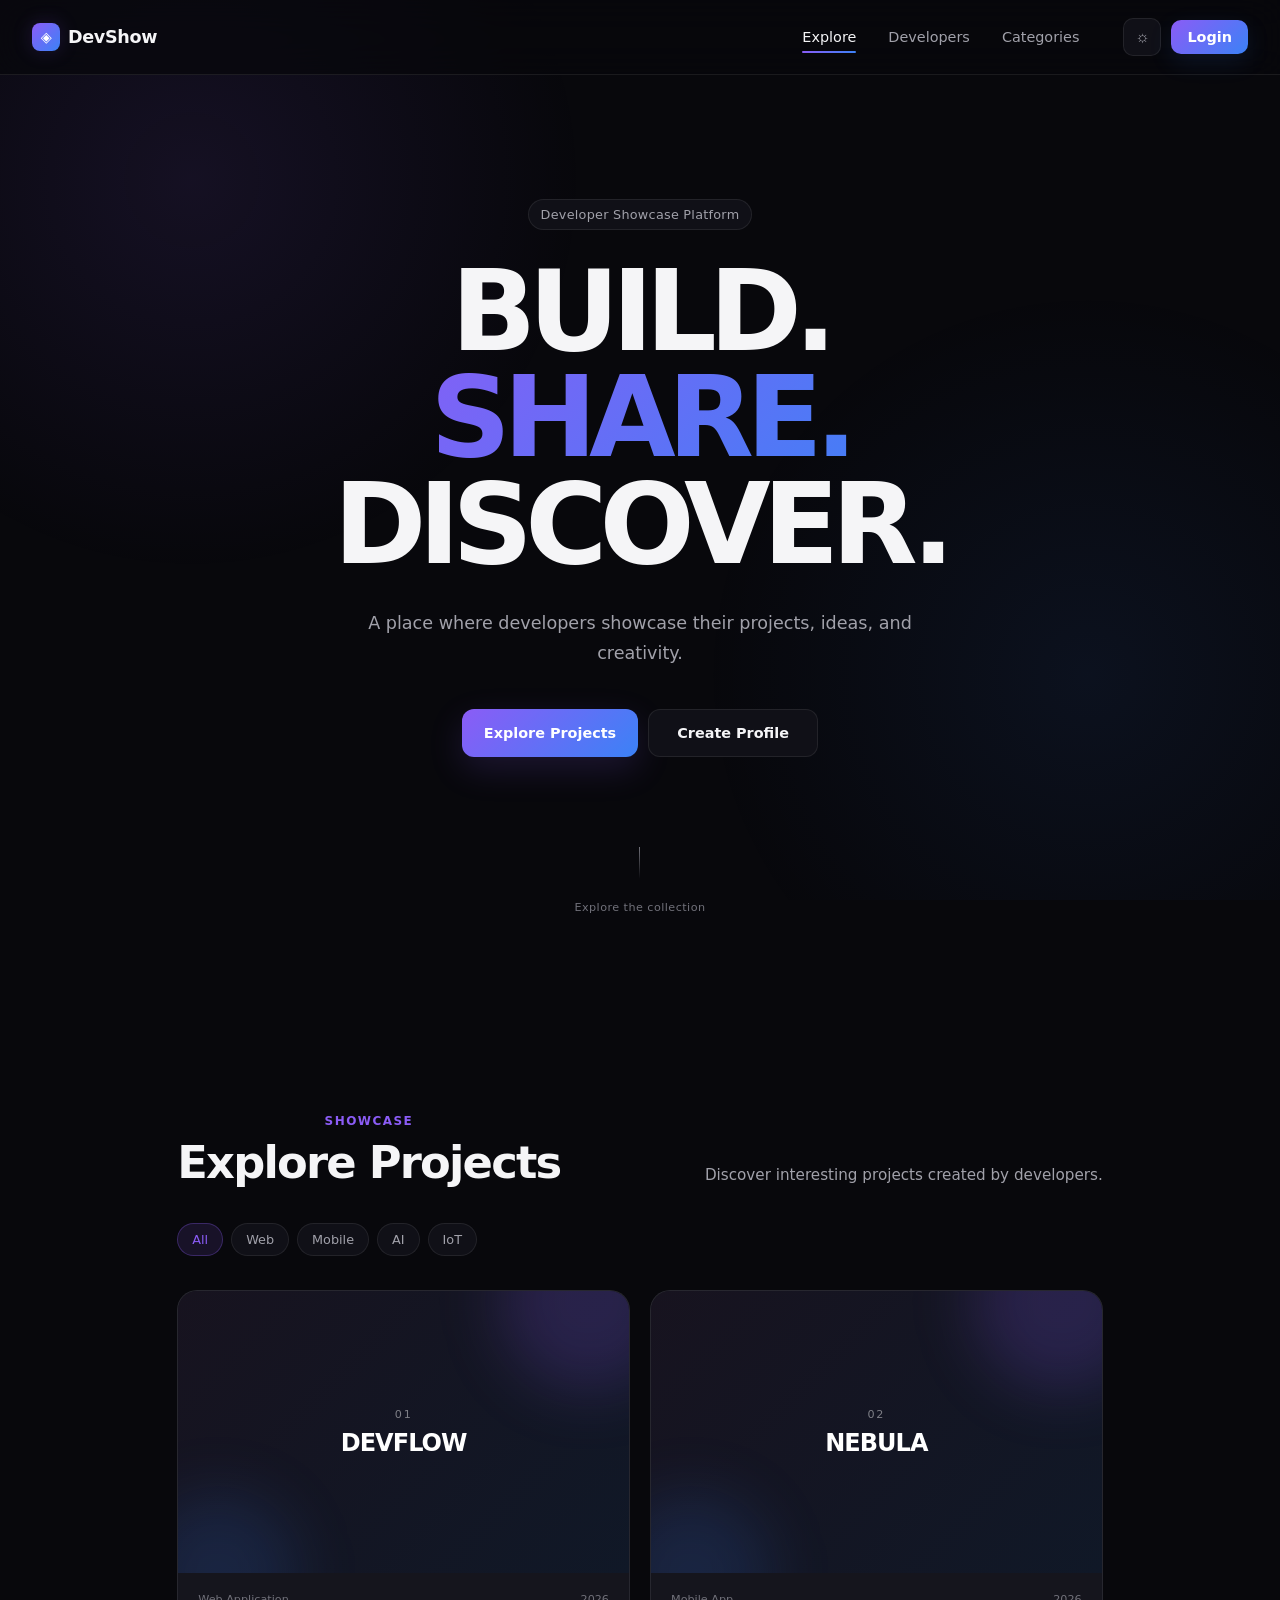
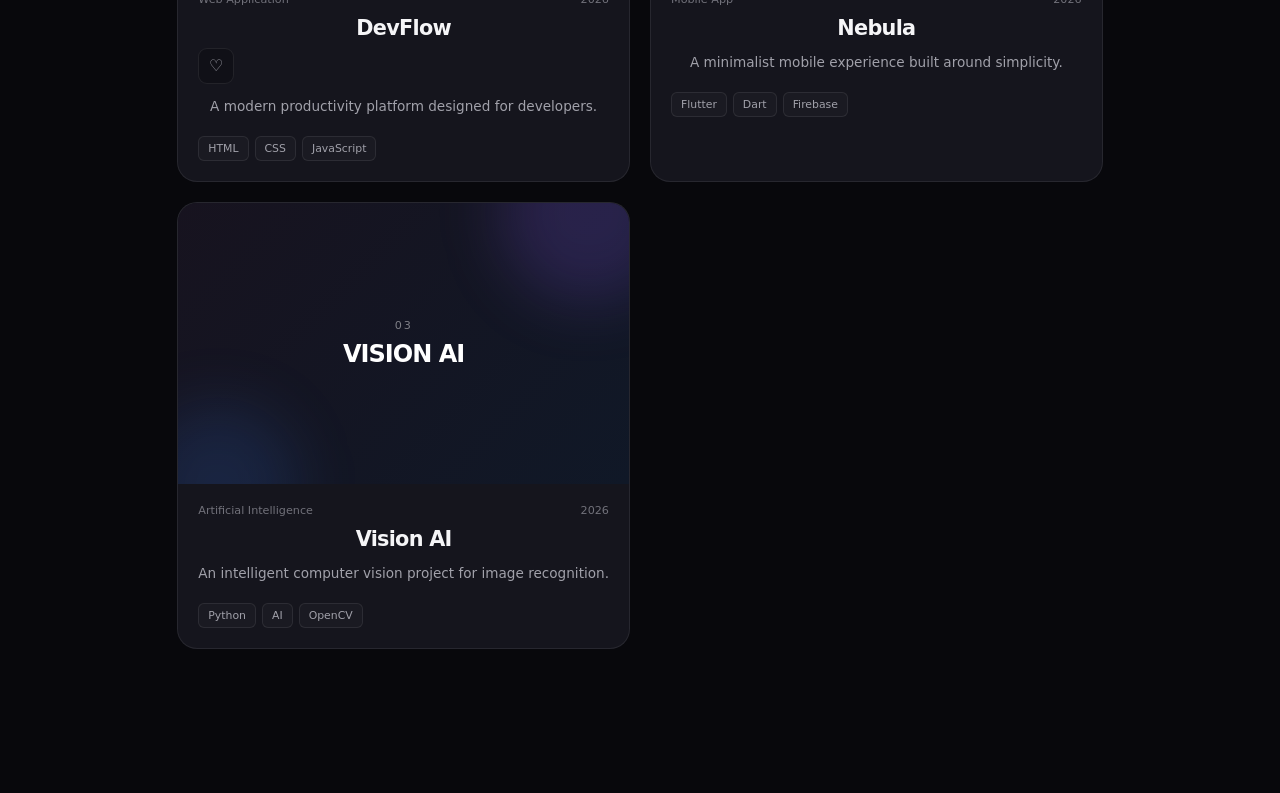
==== commit 0e482236: "Add js" ====
--- a/index.html
+++ b/index.html
@@ -36,7 +36,7 @@
                     Explore
                 </a>
 
-                <a href="#" class="nav-link">
+                <a href="developer.html" class="nav-link">
                     Developers
                 </a>
 
@@ -54,7 +54,7 @@
                     ☼
                 </button>
 
-                <a href="#" class="login-button">
+                <a href="login.html" class="login-button">
                     Login
                 </a>
 
@@ -214,6 +214,13 @@
                             DevFlow
                         </h3>
 
+                        <button
+                            class="project-like"
+                            type="button"
+                        >
+                            ♡
+                        </button>
+
                         <p>
                             A modern productivity platform
                             designed for developers.
@@ -228,6 +235,7 @@
                         </div>
 
                     </div>
+                    
 
                 </article>
 
@@ -340,6 +348,20 @@
 
 </main>
 
+    <div
+        class="toast"
+        id="toast"
+    >
+        <span class="toast-icon">
+            ✓
+        </span>
+
+        <span
+            class="toast-message"
+        >
+            Action completed
+        </span>
+    </div>
 
     <script src="js/script.js"></script>
 
--- a/css/style.css
+++ b/css/style.css
@@ -1522,4 +1522,2714 @@
     font-size: 0.9rem;
 
     line-height: 1.8;
+}
+
+/* =========================
+   DEVELOPER PROFILE
+   ========================= */
+
+.developer-page {
+    padding: 40px 20px 100px;
+}
+
+.developer-container {
+    width: 100%;
+    max-width: 1000px;
+    margin: 0 auto;
+}
+
+
+/* =========================
+   BACK
+   ========================= */
+
+.developer-back {
+    display: inline-flex;
+
+    margin-bottom: 40px;
+
+    color: var(--color-text-secondary);
+
+    text-decoration: none;
+
+    font-size: 0.8rem;
+
+    transition:
+        color var(--transition-fast);
+}
+
+.developer-back:hover {
+    color: var(--color-text-primary);
+}
+
+
+/* =========================
+   PROFILE HEADER
+   ========================= */
+
+.profile-header {
+    display: flex;
+
+    flex-direction: column;
+
+    align-items: flex-start;
+
+    gap: 24px;
+
+    padding-bottom: 40px;
+
+    border-bottom:
+        1px solid var(--color-border);
+}
+
+.profile-avatar {
+    width: 80px;
+    height: 80px;
+
+    display: flex;
+
+    align-items: center;
+    justify-content: center;
+
+    flex-shrink: 0;
+
+    border-radius: 24px;
+
+    background:
+        var(--gradient-primary);
+
+    color: white;
+
+    font-size: 1.2rem;
+
+    font-weight: 700;
+
+    box-shadow:
+        0 15px 40px
+        rgba(139, 92, 246, 0.16);
+}
+
+.profile-main {
+    width: 100%;
+}
+
+.profile-status {
+    display: inline-block;
+
+    margin-bottom: 12px;
+
+    color: var(--color-purple);
+
+    font-size: 0.7rem;
+
+    font-weight: 600;
+}
+
+.profile-main h1 {
+    margin-bottom: 8px;
+
+    font-size: 2.5rem;
+
+    line-height: 1;
+
+    letter-spacing: -0.055em;
+}
+
+.profile-role {
+    margin-bottom: 16px;
+
+    color: var(--color-text-secondary);
+
+    font-size: 0.9rem;
+}
+
+.profile-bio {
+    max-width: 520px;
+
+    margin-bottom: 20px;
+
+    color: var(--color-text-secondary);
+
+    font-size: 0.9rem;
+
+    line-height: 1.7;
+}
+
+
+/* =========================
+   SOCIAL LINKS
+   ========================= */
+
+.profile-socials {
+    display: flex;
+
+    flex-wrap: wrap;
+
+    gap: 8px;
+}
+
+.profile-socials a {
+    padding: 8px 12px;
+
+    border:
+        1px solid var(--color-border);
+
+    border-radius: 8px;
+
+    background:
+        var(--color-surface);
+
+    color: var(--color-text-secondary);
+
+    text-decoration: none;
+
+    font-size: 0.72rem;
+
+    transition:
+        color var(--transition-fast),
+        border-color var(--transition-fast);
+}
+
+.profile-socials a:hover {
+    color: var(--color-text-primary);
+
+    border-color:
+        rgba(139, 92, 246, 0.3);
+}
+
+
+/* =========================
+   PROFILE STATISTICS
+   ========================= */
+
+.profile-stats {
+    display: grid;
+
+    grid-template-columns:
+        repeat(3, 1fr);
+
+    margin-bottom: 70px;
+
+    border-bottom:
+        1px solid var(--color-border);
+}
+
+.profile-stat {
+    padding: 24px 10px;
+
+    text-align: center;
+}
+
+.profile-stat + .profile-stat {
+    border-left:
+        1px solid var(--color-border);
+}
+
+.profile-stat strong {
+    display: block;
+
+    margin-bottom: 5px;
+
+    font-size: 1.4rem;
+
+    letter-spacing: -0.04em;
+}
+
+.profile-stat span {
+    color: var(--color-text-muted);
+
+    font-size: 0.68rem;
+}
+
+
+/* =========================
+   PROFILE SECTION
+   ========================= */
+
+.profile-section {
+    max-width: 720px;
+
+    margin-bottom: 70px;
+}
+
+.profile-section h2 {
+    margin-bottom: 18px;
+
+    font-size: 1.8rem;
+
+    letter-spacing: -0.04em;
+}
+
+.profile-section p {
+    color: var(--color-text-secondary);
+
+    font-size: 0.9rem;
+
+    line-height: 1.8;
+}
+
+
+/* =========================
+   SKILLS
+   ========================= */
+
+.profile-skills {
+    display: flex;
+
+    flex-wrap: wrap;
+
+    gap: 8px;
+}
+
+.profile-skills span {
+    padding: 8px 11px;
+
+    border:
+        1px solid var(--color-border);
+
+    border-radius: 8px;
+
+    background:
+        var(--color-surface);
+
+    color: var(--color-text-secondary);
+
+    font-size: 0.72rem;
+}
+
+
+/* =========================
+   FEATURED PROJECTS
+   ========================= */
+
+.profile-projects {
+    padding-top: 10px;
+}
+
+.profile-projects-header {
+    display: flex;
+
+    align-items: flex-end;
+
+    justify-content: space-between;
+
+    gap: 20px;
+
+    margin-bottom: 28px;
+}
+
+.profile-projects-header h2 {
+    font-size: 1.8rem;
+
+    letter-spacing: -0.04em;
+}
+
+.view-all {
+    flex-shrink: 0;
+
+    color: var(--color-text-secondary);
+
+    text-decoration: none;
+
+    font-size: 0.75rem;
+
+    transition:
+        color var(--transition-fast);
+}
+
+.view-all:hover {
+    color: var(--color-text-primary);
+}
+
+
+/* =========================
+   PROFILE PROJECT GRID
+   ========================= */
+
+.profile-project-grid {
+    display: grid;
+
+    grid-template-columns: 1fr;
+
+    gap: 16px;
+}
+
+.profile-project-card {
+    overflow: hidden;
+
+    border:
+        1px solid var(--color-border);
+
+    border-radius: var(--radius-lg);
+
+    background:
+        var(--color-card);
+
+    text-decoration: none;
+
+    transition:
+        transform var(--transition-normal),
+        border-color var(--transition-normal),
+        box-shadow var(--transition-normal);
+}
+
+.profile-project-card:hover {
+    transform: translateY(-4px);
+
+    border-color:
+        rgba(139, 92, 246, 0.25);
+
+    box-shadow:
+        0 20px 50px
+        rgba(0, 0, 0, 0.16);
+}
+
+
+/* =========================
+   PROFILE PROJECT IMAGE
+   ========================= */
+
+.profile-project-image {
+    position: relative;
+
+    aspect-ratio: 16 / 9;
+
+    display: flex;
+
+    flex-direction: column;
+
+    align-items: center;
+    justify-content: center;
+
+    gap: 8px;
+
+    overflow: hidden;
+
+    background:
+        linear-gradient(
+            135deg,
+            #17131f,
+            #101827
+        );
+}
+
+.profile-project-image::before {
+    content: "";
+
+    position: absolute;
+
+    width: 180px;
+    height: 180px;
+
+    top: -90px;
+    right: -50px;
+
+    border-radius: 50%;
+
+    background:
+        rgba(139, 92, 246, 0.18);
+
+    filter: blur(35px);
+}
+
+.profile-project-image span,
+.profile-project-image strong {
+    position: relative;
+
+    z-index: 1;
+}
+
+.profile-project-image span {
+    color:
+        rgba(255, 255, 255, 0.4);
+
+    font-size: 0.65rem;
+
+    letter-spacing: 0.15em;
+}
+
+.profile-project-image strong {
+    color: white;
+
+    font-size: 1.3rem;
+
+    letter-spacing: -0.04em;
+}
+
+
+/* =========================
+   PROJECT CONTENT
+   ========================= */
+
+.profile-project-content {
+    padding: 18px;
+}
+
+.profile-project-content h3 {
+    margin-bottom: 5px;
+
+    color: var(--color-text-primary);
+
+    font-size: 1rem;
+}
+
+.profile-project-content p {
+    color: var(--color-text-secondary);
+
+    font-size: 0.75rem;
+}
+
+@media (min-width: 768px) {
+
+    .developer-page {
+        padding:
+            60px 32px 120px;
+    }
+
+    .profile-header {
+        flex-direction: row;
+
+        align-items: flex-start;
+
+        gap: 30px;
+
+        padding-bottom: 50px;
+    }
+
+    .profile-avatar {
+        width: 110px;
+        height: 110px;
+
+        border-radius: 30px;
+
+        font-size: 1.4rem;
+    }
+
+    .profile-main h1 {
+        font-size: 4rem;
+    }
+
+    .profile-bio {
+        font-size: 1rem;
+    }
+
+    .profile-project-grid {
+        grid-template-columns:
+            repeat(2, 1fr);
+
+        gap: 20px;
+    }
+
+}
+
+/* =========================
+   AUTH PAGE
+   ========================= */
+
+.auth-page {
+    min-height: 100vh;
+}
+
+
+/* =========================
+   AUTH NAVBAR
+   ========================= */
+
+.auth-navbar {
+    position: absolute;
+
+    top: 0;
+    left: 0;
+
+    width: 100%;
+
+    padding: 20px;
+
+    display: flex;
+
+    align-items: center;
+
+    justify-content: center;
+}
+
+.auth-navbar .brand {
+    text-decoration: none;
+}
+
+
+/* =========================
+   AUTH MAIN
+   ========================= */
+
+.auth-main {
+    min-height: 100vh;
+
+    display: flex;
+
+    align-items: center;
+
+    justify-content: center;
+
+    padding: 100px 20px 60px;
+}
+
+
+/* =========================
+   AUTH CARD
+   ========================= */
+
+.auth-card {
+    width: 100%;
+
+    max-width: 420px;
+
+    padding: 32px 24px;
+
+    border:
+        1px solid var(--color-border);
+
+    border-radius: 20px;
+
+    background:
+        rgba(16, 16, 23, 0.65);
+
+    backdrop-filter: blur(20px);
+
+    box-shadow:
+        0 30px 80px
+        rgba(0, 0, 0, 0.20);
+}
+
+[data-theme="light"] .auth-card {
+    background:
+        rgba(255, 255, 255, 0.78);
+}
+
+
+/* =========================
+   AUTH HEADER
+   ========================= */
+
+.auth-header {
+    margin-bottom: 30px;
+
+    text-align: center;
+}
+
+.auth-header .section-label {
+    margin-bottom: 12px;
+}
+
+.auth-header h1 {
+    margin-bottom: 10px;
+
+    font-size: 1.8rem;
+
+    letter-spacing: -0.045em;
+}
+
+.auth-header p {
+    color: var(--color-text-secondary);
+
+    font-size: 0.82rem;
+
+    line-height: 1.6;
+}
+
+
+/* =========================
+   FORM
+   ========================= */
+
+.auth-form {
+    display: flex;
+
+    flex-direction: column;
+
+    gap: 18px;
+}
+
+.form-group {
+    display: flex;
+
+    flex-direction: column;
+
+    gap: 7px;
+}
+
+.form-group label {
+    color: var(--color-text-secondary);
+
+    font-size: 0.75rem;
+
+    font-weight: 500;
+}
+
+.form-group input {
+    width: 100%;
+
+    height: 46px;
+
+    padding: 0 13px;
+
+    border:
+        1px solid var(--color-border);
+
+    border-radius: 9px;
+
+    outline: none;
+
+    background:
+        var(--color-surface);
+
+    color:
+        var(--color-text-primary);
+
+    font-family: inherit;
+
+    font-size: 0.82rem;
+
+    transition:
+        border-color var(--transition-fast),
+        box-shadow var(--transition-fast);
+}
+
+.form-group input::placeholder {
+    color:
+        var(--color-text-muted);
+}
+
+.form-group input:focus {
+    border-color:
+        rgba(139, 92, 246, 0.5);
+
+    box-shadow:
+        0 0 0 3px
+        rgba(139, 92, 246, 0.08);
+}
+
+
+/* =========================
+   FORM OPTIONS
+   ========================= */
+
+.form-options {
+    display: flex;
+
+    align-items: center;
+
+    justify-content: space-between;
+
+    gap: 10px;
+
+    margin-top: -2px;
+}
+
+.remember-option {
+    display: flex;
+
+    align-items: center;
+
+    gap: 7px;
+
+    color: var(--color-text-secondary);
+
+    font-size: 0.7rem;
+
+    cursor: pointer;
+}
+
+.remember-option input {
+    accent-color:
+        var(--color-purple);
+}
+
+.form-options > a {
+    color:
+        var(--color-purple);
+
+    text-decoration: none;
+
+    font-size: 0.7rem;
+}
+
+.form-options > a:hover {
+    text-decoration: underline;
+}
+
+
+/* =========================
+   LOGIN BUTTON
+   ========================= */
+
+.auth-submit {
+    width: 100%;
+
+    height: 46px;
+
+    margin-top: 4px;
+
+    border: none;
+
+    border-radius: 9px;
+
+    background:
+        var(--gradient-primary);
+
+    color: white;
+
+    font-family: inherit;
+
+    font-size: 0.82rem;
+
+    font-weight: 600;
+
+    cursor: pointer;
+
+    box-shadow:
+        0 12px 30px
+        rgba(139, 92, 246, 0.14);
+
+    transition:
+        transform var(--transition-fast),
+        box-shadow var(--transition-fast);
+}
+
+.auth-submit:hover {
+    transform: translateY(-1px);
+
+    box-shadow:
+        0 15px 35px
+        rgba(139, 92, 246, 0.22);
+}
+
+
+/* =========================
+   DIVIDER
+   ========================= */
+
+.auth-divider {
+    display: flex;
+
+    align-items: center;
+
+    gap: 12px;
+
+    margin: 24px 0;
+}
+
+.auth-divider span {
+    flex: 1;
+
+    height: 1px;
+
+    background:
+        var(--color-border);
+}
+
+.auth-divider p {
+    color:
+        var(--color-text-muted);
+
+    font-size: 0.7rem;
+}
+
+
+/* =========================
+   GITHUB LOGIN
+   ========================= */
+
+.github-login {
+    width: 100%;
+
+    height: 46px;
+
+    display: flex;
+
+    align-items: center;
+
+    justify-content: center;
+
+    gap: 9px;
+
+    border:
+        1px solid var(--color-border);
+
+    border-radius: 9px;
+
+    background:
+        var(--color-surface);
+
+    color:
+        var(--color-text-primary);
+
+    font-family: inherit;
+
+    font-size: 0.78rem;
+
+    font-weight: 500;
+
+    cursor: pointer;
+
+    transition:
+        border-color var(--transition-fast),
+        transform var(--transition-fast);
+}
+
+.github-login:hover {
+    transform: translateY(-1px);
+
+    border-color:
+        rgba(139, 92, 246, 0.3);
+}
+
+.github-login span {
+    font-size: 1rem;
+}
+
+
+/* =========================
+   REGISTER
+   ========================= */
+
+.auth-register {
+    margin-top: 24px;
+
+    text-align: center;
+
+    color:
+        var(--color-text-muted);
+
+    font-size: 0.72rem;
+}
+
+.auth-register a {
+    color:
+        var(--color-purple);
+
+    text-decoration: none;
+
+    font-weight: 500;
+}
+
+.auth-register a:hover {
+    text-decoration: underline;
+}
+
+@media (min-width: 768px) {
+
+    .auth-navbar {
+        justify-content: flex-start;
+
+        padding:
+            24px 32px;
+    }
+
+    .auth-main {
+        padding:
+            80px 32px;
+    }
+
+    .auth-card {
+        padding: 40px;
+    }
+
+    .auth-header h1 {
+        font-size: 2rem;
+    }
+
+}
+
+/* =========================
+   DASHBOARD
+   ========================= */
+
+.dashboard-page {
+    min-height: 100vh;
+
+    background:
+        var(--color-bg);
+}
+
+
+/* =========================
+   DASHBOARD NAVBAR
+   ========================= */
+
+.dashboard-navbar {
+    position: sticky;
+
+    top: 0;
+
+    z-index: 1000;
+
+    width: 100%;
+
+    height: 68px;
+
+    display: flex;
+
+    align-items: center;
+
+    justify-content: space-between;
+
+    padding: 0 20px;
+
+    border-bottom:
+        1px solid var(--color-border);
+
+    background:
+        rgba(8, 8, 12, 0.78);
+
+    backdrop-filter: blur(18px);
+}
+
+[data-theme="light"] .dashboard-navbar {
+    background:
+        rgba(247, 247, 250, 0.82);
+}
+
+
+/* User */
+
+.dashboard-user {
+    display: flex;
+
+    align-items: center;
+
+    gap: 10px;
+}
+
+.dashboard-user-name {
+    display: none;
+
+    color:
+        var(--color-text-secondary);
+
+    font-size: 0.75rem;
+}
+
+.dashboard-avatar {
+    width: 34px;
+    height: 34px;
+
+    display: flex;
+
+    align-items: center;
+    justify-content: center;
+
+    border-radius: 10px;
+
+    background:
+        var(--gradient-primary);
+
+    color: white;
+
+    font-size: 0.65rem;
+
+    font-weight: 700;
+}
+
+
+/* =========================
+   DASHBOARD LAYOUT
+   ========================= */
+
+.dashboard-layout {
+    display: block;
+
+    min-height:
+        calc(100vh - 68px);
+}
+
+
+/* =========================
+   SIDEBAR
+   ========================= */
+
+.dashboard-sidebar {
+    display: none;
+}
+
+.dashboard-nav {
+    display: flex;
+
+    flex-direction: column;
+
+    gap: 4px;
+}
+
+.dashboard-nav-label {
+    margin-top: 12px;
+
+    margin-bottom: 6px;
+
+    padding:
+        0 12px;
+
+    color:
+        var(--color-text-muted);
+
+    font-size: 0.65rem;
+
+    text-transform: uppercase;
+
+    letter-spacing: 0.1em;
+}
+
+.dashboard-nav-label:first-child {
+    margin-top: 0;
+}
+
+.dashboard-nav-item {
+    display: flex;
+
+    align-items: center;
+
+    gap: 10px;
+
+    min-height: 40px;
+
+    padding: 0 12px;
+
+    border-radius: 9px;
+
+    color:
+        var(--color-text-secondary);
+
+    text-decoration: none;
+
+    font-size: 0.78rem;
+
+    transition:
+        color var(--transition-fast),
+        background var(--transition-fast);
+}
+
+.dashboard-nav-item span {
+    width: 18px;
+
+    text-align: center;
+
+    font-size: 0.85rem;
+}
+
+.dashboard-nav-item:hover {
+    color:
+        var(--color-text-primary);
+
+    background:
+        rgba(139, 92, 246, 0.06);
+}
+
+.dashboard-nav-item.active {
+    color:
+        var(--color-text-primary);
+
+    background:
+        rgba(139, 92, 246, 0.10);
+}
+
+.dashboard-nav-item.active span {
+    color:
+        var(--color-purple);
+}
+
+.dashboard-sidebar-bottom {
+    margin-top: auto;
+
+    padding-top: 30px;
+
+    border-top:
+        1px solid var(--color-border);
+}
+
+
+/* =========================
+   MAIN
+   ========================= */
+
+.dashboard-main {
+    width: 100%;
+
+    max-width: 1400px;
+
+    margin: 0 auto;
+
+    padding: 36px 20px 80px;
+}
+
+
+/* =========================
+   DASHBOARD HEADER
+   ========================= */
+
+.dashboard-header {
+    display: flex;
+
+    flex-direction: column;
+
+    gap: 24px;
+
+    margin-bottom: 32px;
+}
+
+.dashboard-header h1 {
+    margin-bottom: 8px;
+
+    font-size: 2.2rem;
+
+    line-height: 1;
+
+    letter-spacing: -0.055em;
+}
+
+.dashboard-header p {
+    max-width: 550px;
+
+    color:
+        var(--color-text-secondary);
+
+    font-size: 0.82rem;
+
+    line-height: 1.6;
+}
+
+.dashboard-create-button {
+    display: inline-flex;
+
+    align-items: center;
+
+    justify-content: center;
+
+    align-self: flex-start;
+
+    min-height: 42px;
+
+    padding: 0 16px;
+
+    border-radius: 9px;
+
+    background:
+        var(--gradient-primary);
+
+    color: white;
+
+    text-decoration: none;
+
+    font-size: 0.75rem;
+
+    font-weight: 600;
+
+    box-shadow:
+        0 10px 30px
+        rgba(139, 92, 246, 0.12);
+
+    transition:
+        transform var(--transition-fast),
+        box-shadow var(--transition-fast);
+}
+
+.dashboard-create-button:hover {
+    transform:
+        translateY(-1px);
+
+    box-shadow:
+        0 14px 35px
+        rgba(139, 92, 246, 0.2);
+}
+
+
+/* =========================
+   STATISTICS
+   ========================= */
+
+.dashboard-stats {
+    display: grid;
+
+    grid-template-columns:
+        repeat(2, 1fr);
+
+    gap: 10px;
+
+    margin-bottom: 36px;
+}
+
+.dashboard-stat-card {
+    min-height: 120px;
+
+    padding: 18px;
+
+    border:
+        1px solid var(--color-border);
+
+    border-radius: 14px;
+
+    background:
+        var(--color-card);
+}
+
+.dashboard-stat-label {
+    display: block;
+
+    margin-bottom: 12px;
+
+    color:
+        var(--color-text-muted);
+
+    font-size: 0.68rem;
+}
+
+.dashboard-stat-card strong {
+    display: block;
+
+    margin-bottom: 5px;
+
+    font-size: 1.6rem;
+
+    letter-spacing: -0.05em;
+}
+
+.dashboard-stat-card small {
+    color:
+        var(--color-purple);
+
+    font-size: 0.65rem;
+}
+
+
+/* =========================
+   CONTENT GRID
+   ========================= */
+
+.dashboard-content-grid {
+    display: grid;
+
+    grid-template-columns: 1fr;
+
+    gap: 36px;
+}
+
+
+/* =========================
+   SECTION HEADER
+   ========================= */
+
+.dashboard-section-header {
+    display: flex;
+
+    align-items: flex-end;
+
+    justify-content: space-between;
+
+    gap: 15px;
+
+    margin-bottom: 20px;
+}
+
+.dashboard-section-header h2 {
+    font-size: 1.35rem;
+
+    letter-spacing: -0.04em;
+}
+
+.dashboard-section-header a {
+    color:
+        var(--color-text-secondary);
+
+    text-decoration: none;
+
+    font-size: 0.7rem;
+
+    white-space: nowrap;
+}
+
+.dashboard-section-header a:hover {
+    color:
+        var(--color-text-primary);
+}
+
+
+/* =========================
+   PROJECT CARD
+   ========================= */
+
+.dashboard-projects {
+    min-width: 0;
+}
+
+.dashboard-project-card {
+    overflow: hidden;
+
+    margin-bottom: 14px;
+
+    border:
+        1px solid var(--color-border);
+
+    border-radius: 14px;
+
+    background:
+        var(--color-card);
+
+    transition:
+        transform var(--transition-normal),
+        border-color var(--transition-normal);
+}
+
+.dashboard-project-card:hover {
+    transform:
+        translateY(-3px);
+
+    border-color:
+        rgba(139, 92, 246, 0.24);
+}
+
+
+/* Project preview */
+
+.dashboard-project-preview {
+    position: relative;
+
+    aspect-ratio: 16 / 6;
+
+    display: flex;
+
+    flex-direction: column;
+
+    align-items: center;
+    justify-content: center;
+
+    gap: 5px;
+
+    overflow: hidden;
+
+    background:
+        linear-gradient(
+            135deg,
+            #17131f,
+            #101827
+        );
+}
+
+.dashboard-project-preview::before {
+    content: "";
+
+    position: absolute;
+
+    width: 180px;
+    height: 180px;
+
+    top: -100px;
+    right: -40px;
+
+    border-radius: 50%;
+
+    background:
+        rgba(139, 92, 246, 0.16);
+
+    filter: blur(35px);
+}
+
+.dashboard-project-preview span,
+.dashboard-project-preview strong {
+    position: relative;
+
+    z-index: 1;
+}
+
+.dashboard-project-preview span {
+    color:
+        rgba(255, 255, 255, 0.4);
+
+    font-size: 0.6rem;
+
+    letter-spacing: 0.15em;
+}
+
+.dashboard-project-preview strong {
+    color: white;
+
+    font-size: 1.15rem;
+
+    letter-spacing: -0.04em;
+}
+
+
+/* Project info */
+
+.dashboard-project-info {
+    display: flex;
+
+    align-items: center;
+
+    justify-content: space-between;
+
+    gap: 20px;
+
+    padding: 16px;
+}
+
+.dashboard-project-category {
+    display: block;
+
+    margin-bottom: 5px;
+
+    color:
+        var(--color-text-muted);
+
+    font-size: 0.62rem;
+}
+
+.dashboard-project-info h3 {
+    margin-bottom: 4px;
+
+    font-size: 0.95rem;
+}
+
+.dashboard-project-info p {
+    color:
+        var(--color-text-secondary);
+
+    font-size: 0.7rem;
+}
+
+.dashboard-project-info > a {
+    flex-shrink: 0;
+
+    color:
+        var(--color-purple);
+
+    text-decoration: none;
+
+    font-size: 0.7rem;
+}
+
+
+/* =========================
+   ACTIVITY
+   ========================= */
+
+.dashboard-activity {
+    min-width: 0;
+}
+
+.activity-list {
+    border:
+        1px solid var(--color-border);
+
+    border-radius: 14px;
+
+    background:
+        var(--color-card);
+
+    overflow: hidden;
+}
+
+.activity-item {
+    display: flex;
+
+    gap: 12px;
+
+    padding: 16px;
+
+    border-bottom:
+        1px solid var(--color-border);
+}
+
+.activity-item:last-child {
+    border-bottom: none;
+}
+
+.activity-icon {
+    width: 30px;
+    height: 30px;
+
+    display: flex;
+
+    align-items: center;
+    justify-content: center;
+
+    flex-shrink: 0;
+
+    border-radius: 8px;
+
+    background:
+        rgba(139, 92, 246, 0.08);
+
+    color:
+        var(--color-purple);
+
+    font-size: 0.75rem;
+}
+
+.activity-item p {
+    margin-bottom: 4px;
+
+    color:
+        var(--color-text-secondary);
+
+    font-size: 0.7rem;
+
+    line-height: 1.5;
+}
+
+.activity-item p strong {
+    color:
+        var(--color-text-primary);
+
+    font-weight: 600;
+}
+
+.activity-item span {
+    color:
+        var(--color-text-muted);
+
+    font-size: 0.62rem;
+}
+
+@media (min-width: 768px) {
+
+    .dashboard-navbar {
+        padding:
+            0 28px;
+    }
+
+    .dashboard-user-name {
+        display: block;
+    }
+
+    .dashboard-layout {
+        display: grid;
+
+        grid-template-columns:
+            220px minmax(0, 1fr);
+    }
+
+    .dashboard-sidebar {
+        position: sticky;
+
+        top: 68px;
+
+        height:
+            calc(100vh - 68px);
+
+        display: flex;
+
+        flex-direction: column;
+
+        padding: 24px 14px;
+
+        border-right:
+            1px solid var(--color-border);
+
+        background:
+            var(--color-surface);
+    }
+
+    .dashboard-main {
+        padding:
+            50px 40px 100px;
+    }
+
+    .dashboard-header {
+        flex-direction: row;
+
+        align-items: flex-end;
+
+        justify-content: space-between;
+
+        margin-bottom: 38px;
+    }
+
+    .dashboard-header h1 {
+        font-size: 3rem;
+    }
+
+    .dashboard-create-button {
+        align-self: auto;
+    }
+
+    .dashboard-stats {
+        grid-template-columns:
+            repeat(4, 1fr);
+
+        gap: 14px;
+
+        margin-bottom: 42px;
+    }
+
+    .dashboard-stat-card {
+        min-height: 135px;
+
+        padding: 22px;
+    }
+
+    .dashboard-content-grid {
+        grid-template-columns:
+            minmax(0, 1.7fr)
+            minmax(280px, 1fr);
+
+        gap: 24px;
+    }
+
+}
+
+/* =========================
+   ADMIN PANEL
+   ========================= */
+
+.admin-page {
+    min-height: 100vh;
+}
+
+
+/* =========================
+   ADMIN NAVBAR
+   ========================= */
+
+.admin-navbar {
+    position: sticky;
+
+    top: 0;
+
+    z-index: 1000;
+
+    width: 100%;
+
+    height: 68px;
+
+    display: flex;
+
+    align-items: center;
+
+    justify-content: space-between;
+
+    padding: 0 20px;
+
+    border-bottom:
+        1px solid var(--color-border);
+
+    background:
+        rgba(8, 8, 12, 0.82);
+
+    backdrop-filter: blur(18px);
+}
+
+[data-theme="light"] .admin-navbar {
+    background:
+        rgba(247, 247, 250, 0.84);
+}
+
+.admin-navbar-right {
+    display: flex;
+
+    align-items: center;
+
+    gap: 12px;
+}
+
+.admin-mode {
+    display: none;
+
+    color:
+        var(--color-text-secondary);
+
+    font-size: 0.7rem;
+}
+
+
+/* =========================
+   ADMIN LAYOUT
+   ========================= */
+
+.admin-layout {
+    display: block;
+
+    min-height:
+        calc(100vh - 68px);
+}
+
+
+/* =========================
+   ADMIN SIDEBAR
+   ========================= */
+
+.admin-sidebar {
+    display: none;
+}
+
+.admin-nav {
+    display: flex;
+
+    flex-direction: column;
+
+    gap: 4px;
+}
+
+.admin-nav-label {
+    margin-top: 12px;
+
+    margin-bottom: 6px;
+
+    padding:
+        0 12px;
+
+    color:
+        var(--color-text-muted);
+
+    font-size: 0.62rem;
+
+    text-transform: uppercase;
+
+    letter-spacing: 0.1em;
+}
+
+.admin-nav-label:first-child {
+    margin-top: 0;
+}
+
+.admin-nav-item {
+    position: relative;
+
+    display: flex;
+
+    align-items: center;
+
+    gap: 10px;
+
+    min-height: 40px;
+
+    padding: 0 12px;
+
+    border-radius: 9px;
+
+    color:
+        var(--color-text-secondary);
+
+    text-decoration: none;
+
+    font-size: 0.76rem;
+
+    transition:
+        color var(--transition-fast),
+        background var(--transition-fast);
+}
+
+.admin-nav-item span {
+    width: 18px;
+
+    text-align: center;
+
+    font-size: 0.8rem;
+}
+
+.admin-nav-item small {
+    margin-left: auto;
+
+    color:
+        var(--color-text-muted);
+
+    font-size: 0.58rem;
+}
+
+.admin-nav-item:hover {
+    color:
+        var(--color-text-primary);
+
+    background:
+        rgba(139, 92, 246, 0.06);
+}
+
+.admin-nav-item.active {
+    color:
+        var(--color-text-primary);
+
+    background:
+        rgba(139, 92, 246, 0.1);
+}
+
+.admin-nav-item.active span {
+    color:
+        var(--color-purple);
+}
+
+.admin-nav-item .report-count {
+    color:
+        var(--color-purple);
+}
+
+.admin-sidebar-bottom {
+    margin-top: auto;
+
+    padding-top: 30px;
+
+    border-top:
+        1px solid var(--color-border);
+}
+
+
+/* =========================
+   ADMIN MAIN
+   ========================= */
+
+.admin-main {
+    width: 100%;
+
+    max-width: 1500px;
+
+    margin: 0 auto;
+
+    padding: 36px 20px 80px;
+}
+
+
+/* =========================
+   ADMIN HEADER
+   ========================= */
+
+.admin-header {
+    display: flex;
+
+    flex-direction: column;
+
+    gap: 16px;
+
+    margin-bottom: 32px;
+}
+
+.admin-header h1 {
+    margin-bottom: 8px;
+
+    font-size: 2.2rem;
+
+    line-height: 1;
+
+    letter-spacing: -0.055em;
+}
+
+.admin-header p {
+    color:
+        var(--color-text-secondary);
+
+    font-size: 0.8rem;
+}
+
+.admin-date {
+    color:
+        var(--color-text-muted);
+
+    font-size: 0.68rem;
+}
+
+
+/* =========================
+   ADMIN STATS
+   ========================= */
+
+.admin-stats {
+    display: grid;
+
+    grid-template-columns:
+        repeat(2, 1fr);
+
+    gap: 10px;
+
+    margin-bottom: 28px;
+}
+
+.admin-stat-card {
+    min-height: 130px;
+
+    padding: 18px;
+
+    border:
+        1px solid var(--color-border);
+
+    border-radius: 14px;
+
+    background:
+        var(--color-card);
+}
+
+.admin-stat-top {
+    display: flex;
+
+    align-items: center;
+
+    justify-content: space-between;
+
+    margin-bottom: 14px;
+
+    color:
+        var(--color-text-muted);
+
+    font-size: 0.65rem;
+}
+
+.admin-stat-icon {
+    width: 26px;
+    height: 26px;
+
+    display: flex;
+
+    align-items: center;
+    justify-content: center;
+
+    border-radius: 7px;
+
+    background:
+        rgba(139, 92, 246, 0.08);
+
+    color:
+        var(--color-purple);
+
+    font-size: 0.75rem;
+}
+
+.admin-stat-icon.warning {
+    color:
+        #c084fc;
+
+    background:
+        rgba(192, 132, 252, 0.08);
+}
+
+.admin-stat-card strong {
+    display: block;
+
+    margin-bottom: 5px;
+
+    font-size: 1.5rem;
+
+    letter-spacing: -0.05em;
+}
+
+.admin-stat-card small {
+    color:
+        var(--color-text-secondary);
+
+    font-size: 0.62rem;
+}
+
+
+/* =========================
+   ADMIN CONTENT GRID
+   ========================= */
+
+.admin-content-grid {
+    display: grid;
+
+    grid-template-columns: 1fr;
+
+    gap: 16px;
+
+    margin-bottom: 16px;
+}
+
+
+/* =========================
+   ADMIN PANEL CARD
+   ========================= */
+
+.admin-panel-card {
+    min-width: 0;
+
+    padding: 20px;
+
+    border:
+        1px solid var(--color-border);
+
+    border-radius: 14px;
+
+    background:
+        var(--color-card);
+}
+
+.admin-panel-header {
+    display: flex;
+
+    align-items: flex-end;
+
+    justify-content: space-between;
+
+    gap: 15px;
+
+    margin-bottom: 20px;
+}
+
+.admin-panel-header h2 {
+    font-size: 1.15rem;
+
+    letter-spacing: -0.04em;
+}
+
+.admin-panel-header a {
+    color:
+        var(--color-text-secondary);
+
+    text-decoration: none;
+
+    font-size: 0.68rem;
+
+    white-space: nowrap;
+}
+
+.admin-panel-header a:hover {
+    color:
+        var(--color-text-primary);
+}
+
+
+/* =========================
+   PROJECT LIST
+   ========================= */
+
+.admin-project-list {
+    display: flex;
+
+    flex-direction: column;
+}
+
+.admin-project-row {
+    display: flex;
+
+    align-items: center;
+
+    gap: 12px;
+
+    padding: 13px 0;
+
+    border-bottom:
+        1px solid var(--color-border);
+}
+
+.admin-project-row:last-child {
+    border-bottom: none;
+}
+
+.admin-project-icon {
+    width: 36px;
+    height: 36px;
+
+    display: flex;
+
+    align-items: center;
+    justify-content: center;
+
+    flex-shrink: 0;
+
+    border-radius: 9px;
+
+    background:
+        var(--gradient-primary);
+
+    color: white;
+
+    font-size: 0.62rem;
+
+    font-weight: 700;
+}
+
+.admin-project-details {
+    min-width: 0;
+
+    flex: 1;
+}
+
+.admin-project-details strong {
+    display: block;
+
+    margin-bottom: 4px;
+
+    color:
+        var(--color-text-primary);
+
+    font-size: 0.74rem;
+}
+
+.admin-project-details span {
+    display: block;
+
+    overflow: hidden;
+
+    color:
+        var(--color-text-muted);
+
+    font-size: 0.61rem;
+
+    text-overflow: ellipsis;
+
+    white-space: nowrap;
+}
+
+
+/* =========================
+   STATUS
+   ========================= */
+
+.admin-status {
+    flex-shrink: 0;
+
+    padding: 5px 8px;
+
+    border-radius: 6px;
+
+    font-size: 0.56rem;
+
+    font-weight: 500;
+}
+
+.admin-status.published {
+    color:
+        #a78bfa;
+
+    background:
+        rgba(139, 92, 246, 0.08);
+}
+
+.admin-status.pending {
+    color:
+        var(--color-text-secondary);
+
+    background:
+        rgba(255, 255, 255, 0.05);
+}
+
+
+/* =========================
+   REPORTS
+   ========================= */
+
+.admin-report-list {
+    display: flex;
+
+    flex-direction: column;
+}
+
+.admin-report {
+    display: flex;
+
+    gap: 12px;
+
+    padding: 14px 0;
+
+    border-bottom:
+        1px solid var(--color-border);
+}
+
+.admin-report:last-child {
+    border-bottom: none;
+}
+
+.report-icon {
+    width: 30px;
+    height: 30px;
+
+    display: flex;
+
+    align-items: center;
+    justify-content: center;
+
+    flex-shrink: 0;
+
+    border-radius: 8px;
+
+    background:
+        rgba(139, 92, 246, 0.08);
+
+    color:
+        var(--color-purple);
+
+    font-size: 0.72rem;
+}
+
+.admin-report strong {
+    display: block;
+
+    margin-bottom: 3px;
+
+    color:
+        var(--color-text-primary);
+
+    font-size: 0.72rem;
+}
+
+.admin-report span {
+    display: block;
+
+    margin-bottom: 4px;
+
+    color:
+        var(--color-text-secondary);
+
+    font-size: 0.65rem;
+}
+
+.admin-report small {
+    color:
+        var(--color-text-muted);
+
+    font-size: 0.58rem;
+}
+
+
+/* =========================
+   USERS
+   ========================= */
+
+.admin-users-panel {
+    margin-top: 0;
+}
+
+.admin-users-list {
+    display: flex;
+
+    flex-direction: column;
+}
+
+.admin-user-row {
+    display: flex;
+
+    align-items: center;
+
+    gap: 12px;
+
+    padding: 13px 0;
+
+    border-bottom:
+        1px solid var(--color-border);
+}
+
+.admin-user-row:last-child {
+    border-bottom: none;
+}
+
+.admin-user-avatar {
+    width: 34px;
+    height: 34px;
+
+    display: flex;
+
+    align-items: center;
+    justify-content: center;
+
+    flex-shrink: 0;
+
+    border-radius: 9px;
+
+    background:
+        rgba(139, 92, 246, 0.1);
+
+    color:
+        var(--color-purple);
+
+    font-size: 0.6rem;
+
+    font-weight: 700;
+}
+
+.admin-user-info {
+    min-width: 0;
+
+    flex: 1;
+}
+
+.admin-user-info strong {
+    display: block;
+
+    margin-bottom: 3px;
+
+    font-size: 0.72rem;
+}
+
+.admin-user-info span {
+    display: block;
+
+    overflow: hidden;
+
+    color:
+        var(--color-text-muted);
+
+    font-size: 0.6rem;
+
+    text-overflow: ellipsis;
+
+    white-space: nowrap;
+}
+
+.admin-user-role {
+    display: none;
+
+    color:
+        var(--color-text-secondary);
+
+    font-size: 0.62rem;
+}
+
+.admin-user-date {
+    color:
+        var(--color-text-muted);
+
+    font-size: 0.6rem;
+}
+
+@media (min-width: 768px) {
+
+    .admin-navbar {
+        padding: 0 28px;
+    }
+
+    .admin-mode {
+        display: block;
+    }
+
+    .admin-layout {
+        display: grid;
+
+        grid-template-columns:
+            220px minmax(0, 1fr);
+    }
+
+    .admin-sidebar {
+        position: sticky;
+
+        top: 68px;
+
+        height:
+            calc(100vh - 68px);
+
+        display: flex;
+
+        flex-direction: column;
+
+        padding: 24px 14px;
+
+        border-right:
+            1px solid var(--color-border);
+
+        background:
+            var(--color-surface);
+    }
+
+    .admin-main {
+        padding:
+            48px 40px 100px;
+    }
+
+    .admin-header {
+        flex-direction: row;
+
+        align-items: flex-end;
+
+        justify-content: space-between;
+    }
+
+    .admin-header h1 {
+        font-size: 3rem;
+    }
+
+    .admin-stats {
+        grid-template-columns:
+            repeat(4, 1fr);
+
+        gap: 14px;
+
+        margin-bottom: 24px;
+    }
+
+    .admin-stat-card {
+        min-height: 140px;
+
+        padding: 22px;
+    }
+
+    .admin-content-grid {
+        grid-template-columns:
+            minmax(0, 1.5fr)
+            minmax(280px, 1fr);
+
+        gap: 16px;
+    }
+
+    .admin-panel-card {
+        padding: 22px;
+    }
+
+    .admin-user-role {
+        display: block;
+
+        min-width: 80px;
+    }
+
+}
+
+/* =========================
+   MOBILE MENU
+   ========================= */
+
+@media (max-width: 767px) {
+
+    .nav-links.mobile-open {
+
+        position: absolute;
+
+        top: 68px;
+
+        left: 12px;
+        right: 12px;
+
+        display: flex;
+
+        flex-direction: column;
+
+        gap: 4px;
+
+        padding: 10px;
+
+        border:
+            1px solid var(--color-border);
+
+        border-radius: 14px;
+
+        background:
+            rgba(16, 16, 23, 0.94);
+
+        backdrop-filter: blur(20px);
+
+        box-shadow:
+            0 20px 50px
+            rgba(0, 0, 0, 0.3);
+    }
+
+
+    [data-theme="light"]
+    .nav-links.mobile-open {
+
+        background:
+            rgba(255, 255, 255, 0.96);
+    }
+
+
+    .nav-links.mobile-open
+    .nav-link {
+
+        display: block;
+
+        padding: 12px;
+
+        border-radius: 8px;
+    }
+
+
+    .nav-links.mobile-open
+    .nav-link:hover {
+
+        background:
+            rgba(139, 92, 246, 0.08);
+    }
+
+
+    .nav-links.mobile-open
+    .nav-link.active::after {
+
+        display: none;
+    }
+
+
+    .nav-links.mobile-open
+    .nav-link.active {
+
+        background:
+            rgba(139, 92, 246, 0.1);
+    }
+
+}
+
+.menu-toggle.open span:first-child {
+    transform:
+        translateY(3.25px)
+        rotate(45deg);
+}
+
+.menu-toggle.open span:last-child {
+    transform:
+        translateY(-3.25px)
+        rotate(-45deg);
+}
+/* =========================
+   PASSWORD TOGGLE
+   ========================= */
+
+.password-field {
+    position: relative;
+}
+
+.password-field input {
+    width: 100%;
+
+    padding-right: 45px;
+}
+
+.password-toggle {
+    position: absolute;
+
+    top: 50%;
+    right: 12px;
+
+    transform:
+        translateY(-50%);
+
+    border: none;
+
+    background: transparent;
+
+    color:
+        var(--color-text-muted);
+
+    cursor: pointer;
+
+    font-size: 0.8rem;
+}
+
+.password-toggle:hover {
+    color:
+        var(--color-text-primary);
+}
+
+/* =========================
+   TOAST
+   ========================= */
+
+.toast {
+    position: fixed;
+
+    left: 50%;
+
+    bottom: 24px;
+
+    z-index: 9999;
+
+    display: flex;
+
+    align-items: center;
+
+    gap: 10px;
+
+    padding: 11px 14px;
+
+    border:
+        1px solid var(--color-border);
+
+    border-radius: 10px;
+
+    background:
+        rgba(16, 16, 23, 0.94);
+
+    backdrop-filter: blur(16px);
+
+    color:
+        var(--color-text-primary);
+
+    font-size: 0.72rem;
+
+    box-shadow:
+        0 15px 40px
+        rgba(0, 0, 0, 0.3);
+
+    transform:
+        translate(-50%, 20px);
+
+    opacity: 0;
+
+    pointer-events: none;
+
+    transition:
+        opacity 200ms ease,
+        transform 200ms ease;
+}
+
+[data-theme="light"] .toast {
+    background:
+        rgba(255, 255, 255, 0.95);
+}
+
+.toast.show {
+
+    opacity: 1;
+
+    transform:
+        translate(-50%, 0);
+}
+
+.toast-icon {
+
+    width: 20px;
+    height: 20px;
+
+    display: flex;
+
+    align-items: center;
+    justify-content: center;
+
+    border-radius: 50%;
+
+    background:
+        rgba(139, 92, 246, 0.15);
+
+    color:
+        var(--color-purple);
+
+    font-size: 0.65rem;
+}
+/* =========================
+   LIKE BUTTON
+   ========================= */
+
+.project-like {
+
+    width: 36px;
+    height: 36px;
+
+    display: flex;
+
+    align-items: center;
+    justify-content: center;
+
+    border:
+        1px solid var(--color-border);
+
+    border-radius: 9px;
+
+    background:
+        var(--color-surface);
+
+    color:
+        var(--color-text-secondary);
+
+    cursor: pointer;
+
+    font-size: 1rem;
+
+    transition:
+        transform var(--transition-fast),
+        color var(--transition-fast),
+        background var(--transition-fast);
+}
+
+.project-like:hover {
+
+    transform:
+        translateY(-2px);
+
+    color:
+        var(--color-purple);
+}
+
+.project-like.liked {
+
+    color:
+        var(--color-purple);
+
+    background:
+        rgba(139, 92, 246, 0.1);
 }
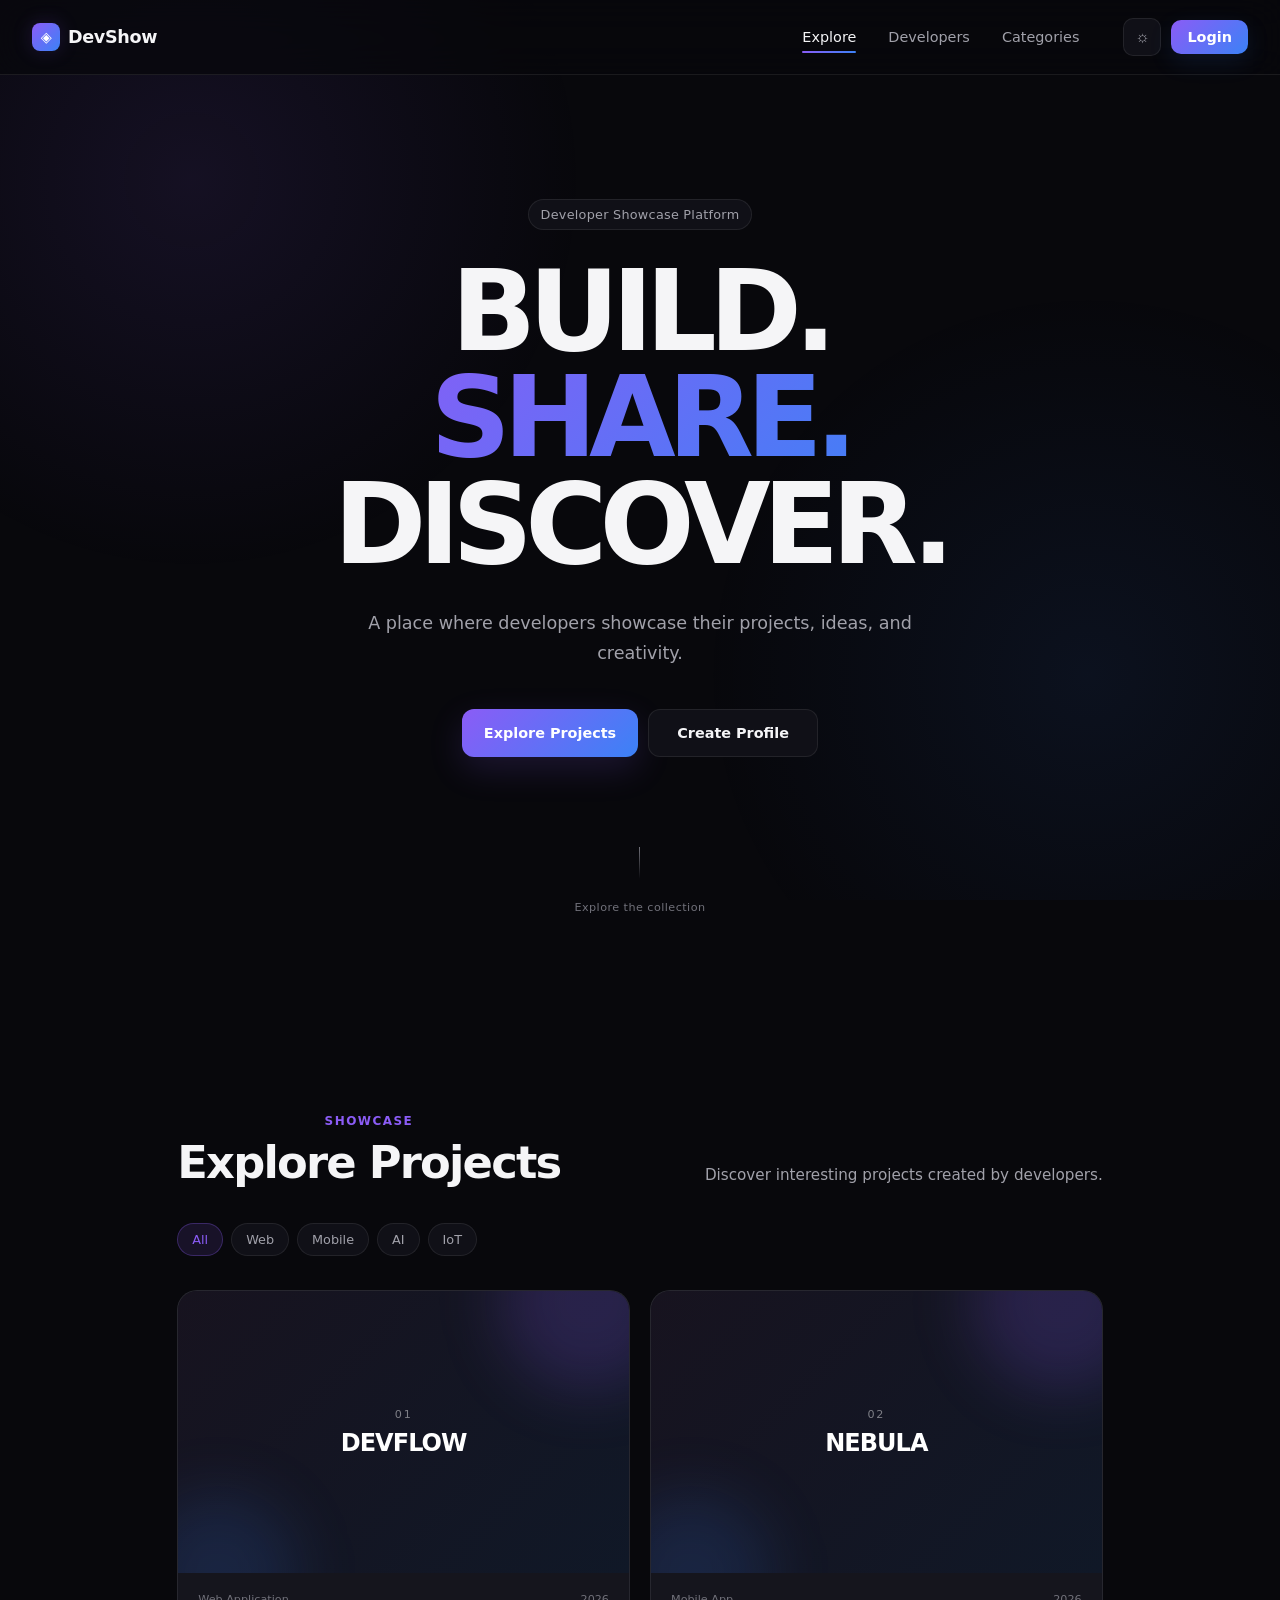
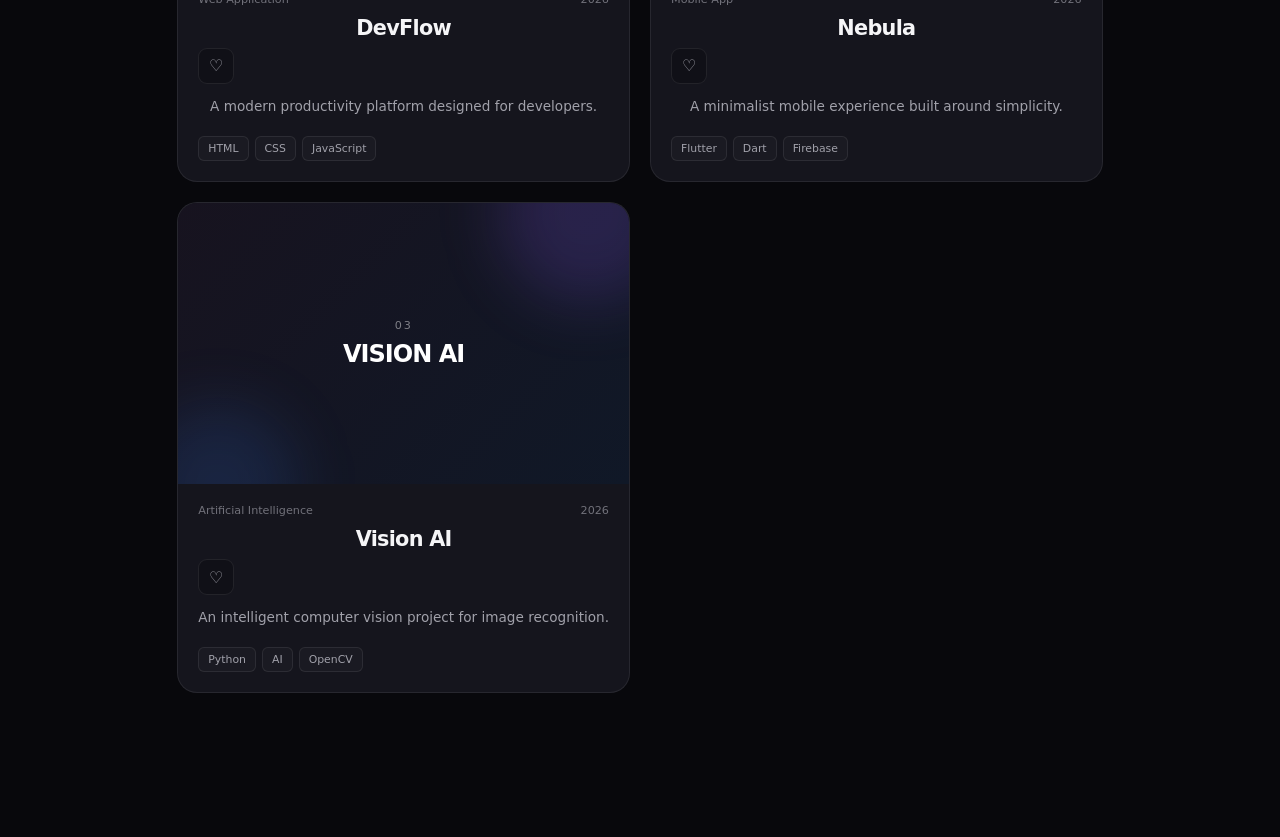
==== commit e0326848: "Perbaikan Login, Menu mobile, View overlay" ====
--- a/index.html
+++ b/index.html
@@ -186,7 +186,7 @@
 
                 <article
                     class="project-card"
-                    onclick="window.location.href='project.html'"
+
                 >
 
                     <div class="project-image">
@@ -272,6 +272,13 @@
                             Nebula
                         </h3>
 
+                        <button
+                            class="project-like"
+                            type="button"
+                        >
+                            ♡
+                        </button>
+
                         <p>
                             A minimalist mobile experience
                             built around simplicity.
@@ -321,6 +328,13 @@
                         <h3>
                             Vision AI
                         </h3>
+
+                        <button
+                            class="project-like"
+                            type="button"
+                        >
+                            ♡
+                        </button>
 
                         <p>
                             An intelligent computer vision
--- a/css/style.css
+++ b/css/style.css
@@ -1115,9 +1115,9 @@
 @media (max-width: 767px) {
 
     .project-overlay {
-        opacity: 1;
-
-        transform: translateY(0);
+        opacity: 0;
+
+        transform: translateY(5px);
 
         background:
             linear-gradient(
@@ -1127,7 +1127,13 @@
             );
     }
 
-}
+    .project-card.is-active .project-overlay {
+        opacity: 1;
+        transform: translateY(0);
+    }
+
+}
+
 
 /* =========================
    PROJECT DETAIL
@@ -4045,6 +4051,33 @@
 
 }
 
+.nav-links.mobile-open .nav-link {
+    display: block;
+
+    padding: 12px;
+
+    border-radius: 8px;
+
+    color: var(--color-text-secondary);
+
+    text-decoration: none;
+
+    font-size: 0.9rem;
+
+    font-weight: 500;
+
+    transition:
+        color var(--transition-fast),
+        background var(--transition-fast);
+}
+
+.nav-links.mobile-open .nav-link:hover {
+    color: var(--color-text-primary);
+
+    background:
+        rgba(139, 92, 246, 0.08);
+}
+
 .menu-toggle.open span:first-child {
     transform:
         translateY(3.25px)
@@ -4057,43 +4090,95 @@
         rotate(-45deg);
 }
 /* =========================
-   PASSWORD TOGGLE
+   PASSWORD FIELD
    ========================= */
 
 .password-field {
     position: relative;
+    width: 100%;
 }
 
 .password-field input {
     width: 100%;
-
-    padding-right: 45px;
+    height: 46px;
+
+    padding: 0 48px 0 13px;
+
+    border: 1px solid var(--color-border);
+    border-radius: 9px;
+
+    outline: none;
+
+    background: var(--color-surface);
+    color: var(--color-text-primary);
+
+    font-family: inherit;
+    font-size: 0.82rem;
+
+    transition:
+        border-color var(--transition-fast),
+        box-shadow var(--transition-fast);
+}
+
+.password-field input::placeholder {
+    color: var(--color-text-muted);
+}
+
+.password-field input:focus {
+    border-color: rgba(139, 92, 246, 0.5);
+
+    box-shadow:
+        0 0 0 3px
+        rgba(139, 92, 246, 0.08);
 }
 
 .password-toggle {
     position: absolute;
 
     top: 50%;
-    right: 12px;
-
-    transform:
-        translateY(-50%);
-
-    border: none;
+    right: 10px;
+
+    width: 34px;
+    height: 34px;
+
+    display: flex;
+    align-items: center;
+    justify-content: center;
+
+    transform: translateY(-50%);
+
+    padding: 0;
+
+    border: 1px solid transparent;
+    border-radius: 9px;
 
     background: transparent;
-
-    color:
-        var(--color-text-muted);
+    color: var(--color-text-muted);
 
     cursor: pointer;
 
-    font-size: 0.8rem;
+    font-size: 14px;
+    line-height: 1;
+
+    transition:
+        color var(--transition-fast),
+        background var(--transition-fast),
+        border-color var(--transition-fast);
 }
 
 .password-toggle:hover {
-    color:
-        var(--color-text-primary);
+    color: var(--color-text-primary);
+    background: rgba(139, 92, 246, 0.08);
+}
+
+.password-toggle:focus-visible {
+    outline: none;
+
+    border-color: rgba(139, 92, 246, 0.5);
+
+    box-shadow:
+        0 0 0 3px
+        rgba(139, 92, 246, 0.08);
 }
 
 /* =========================
